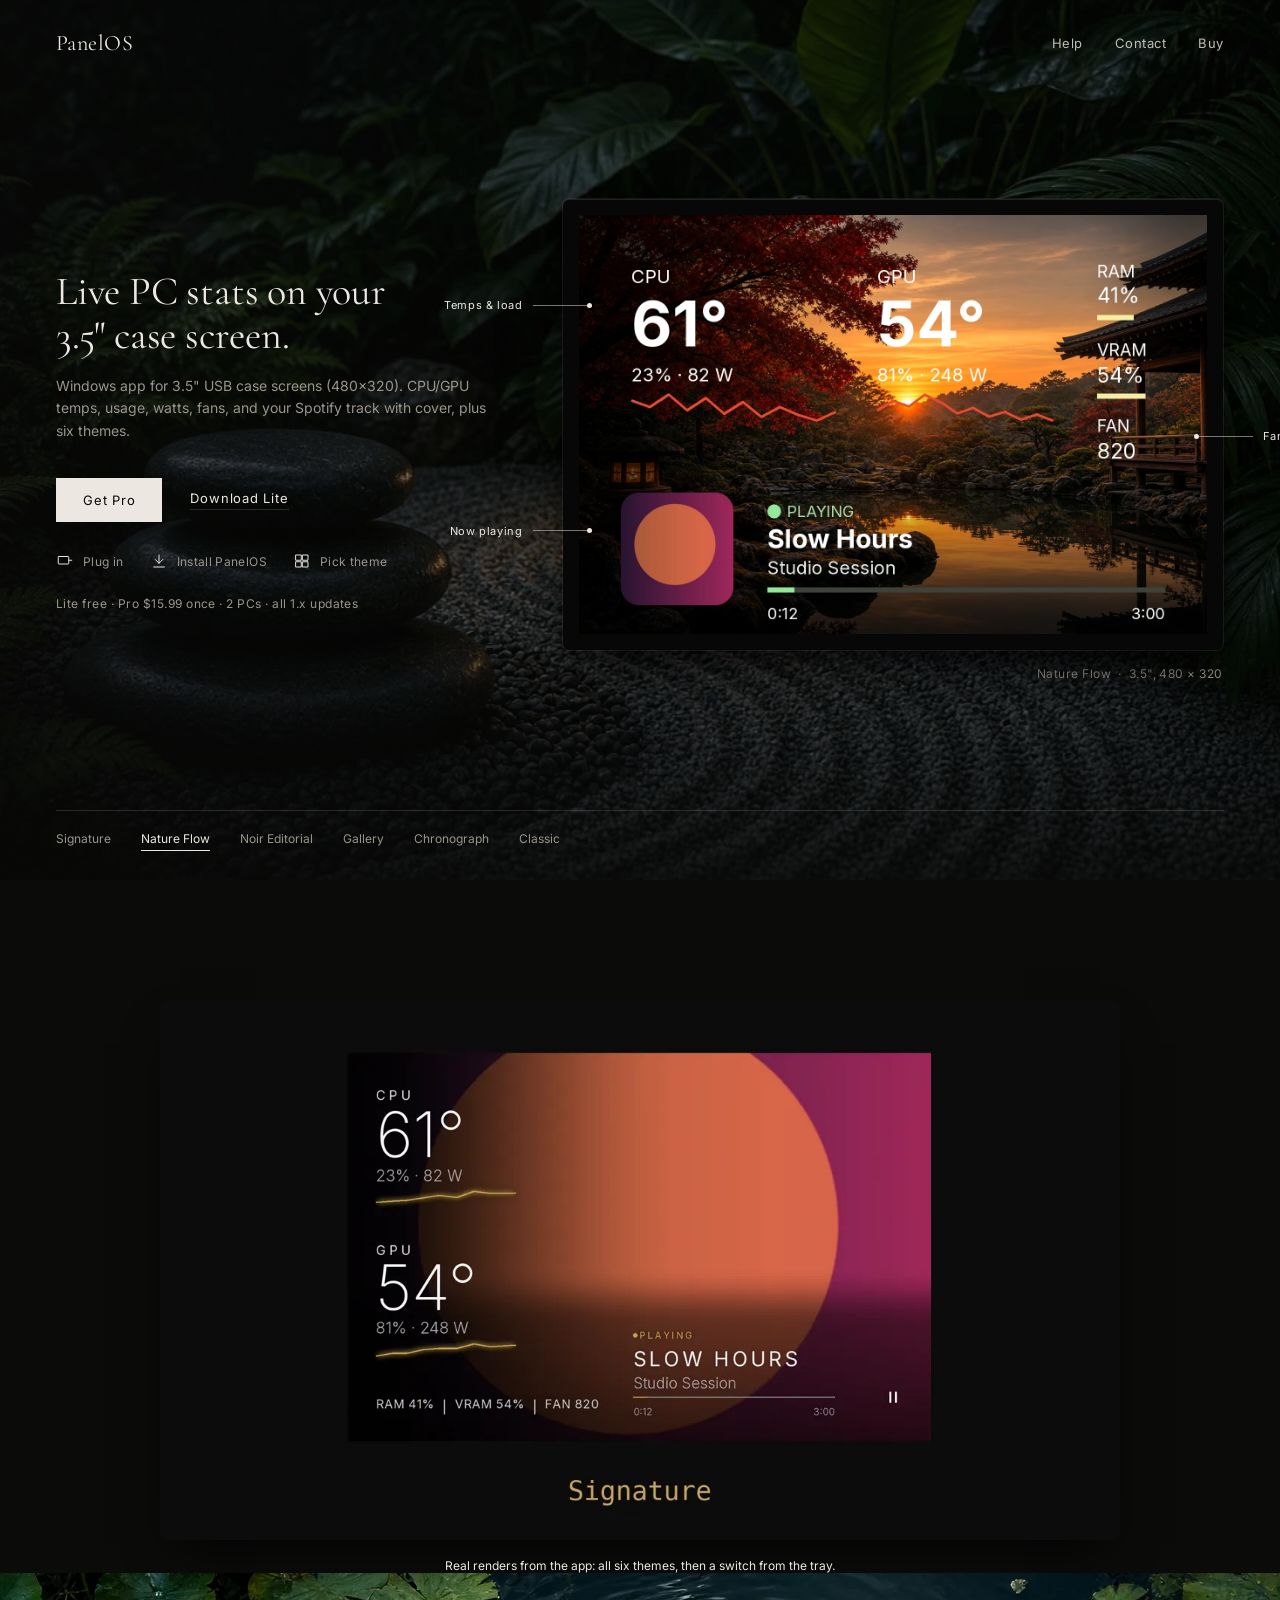
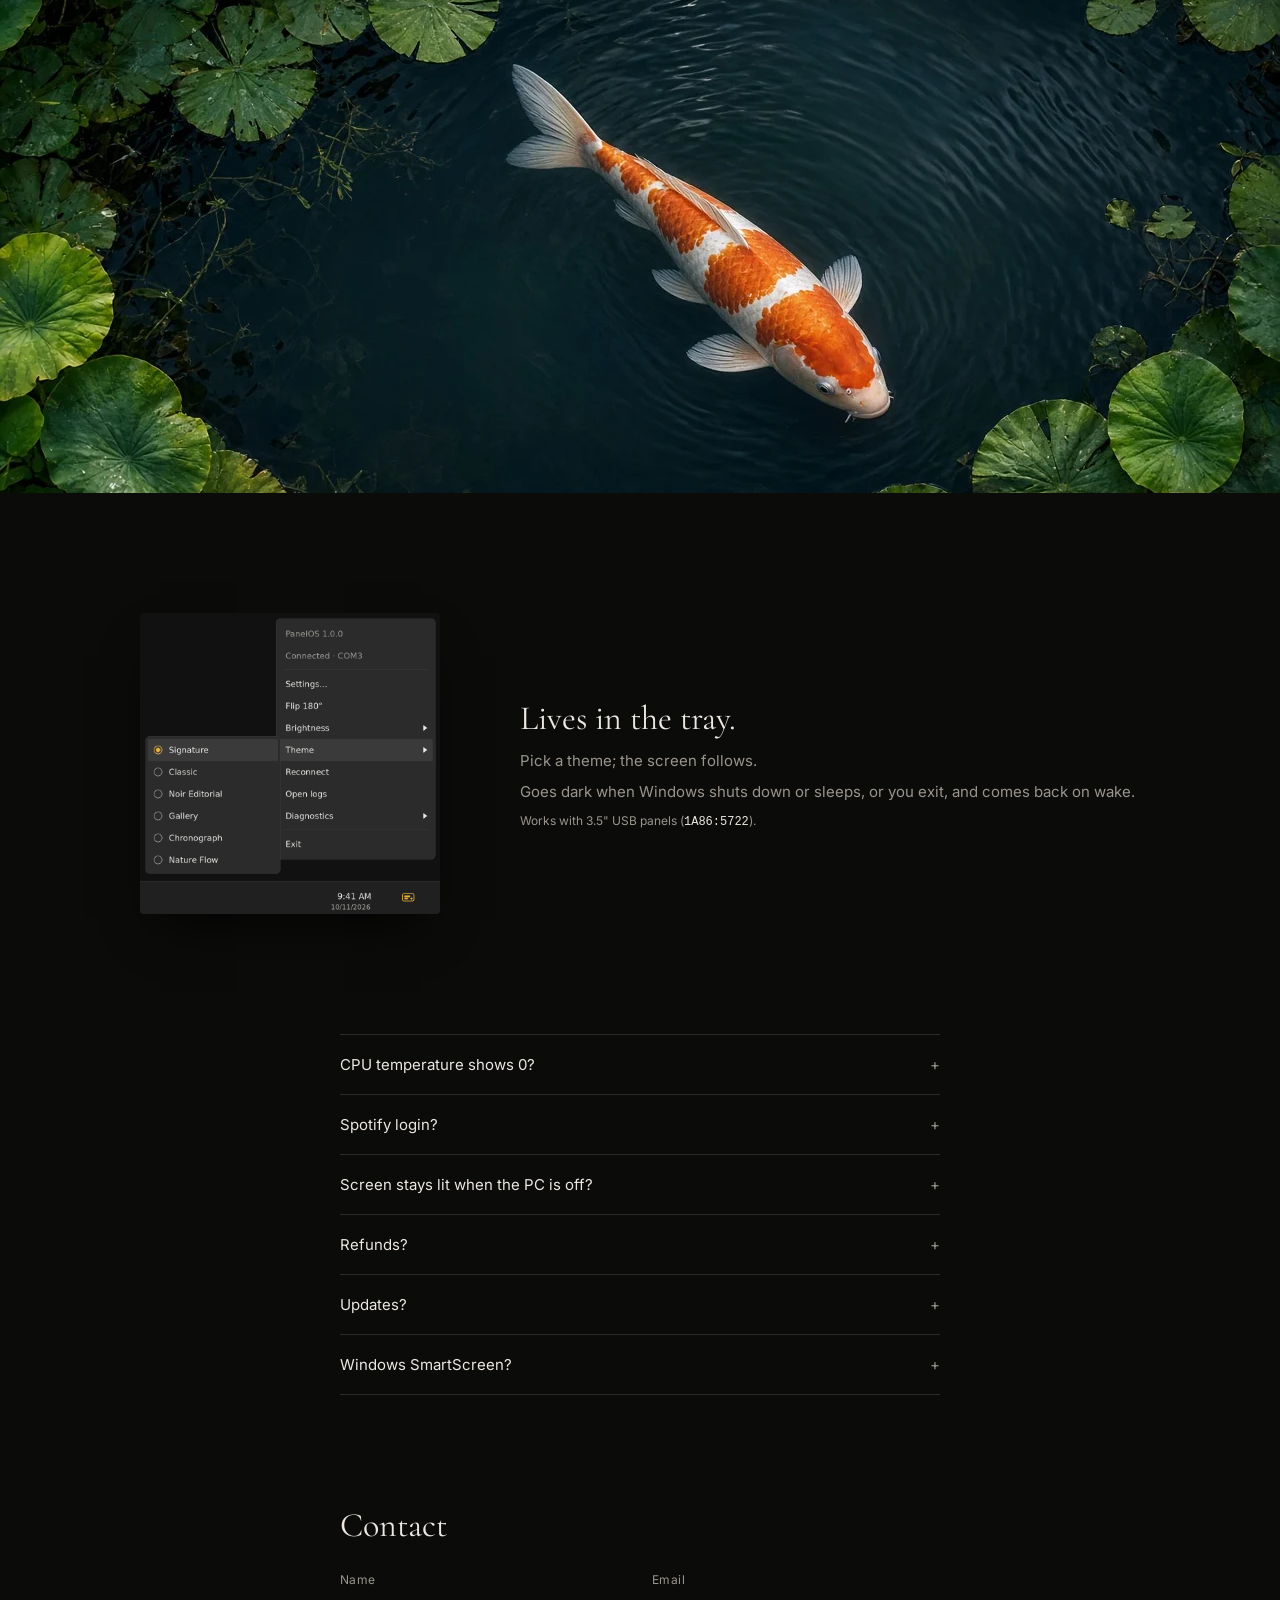
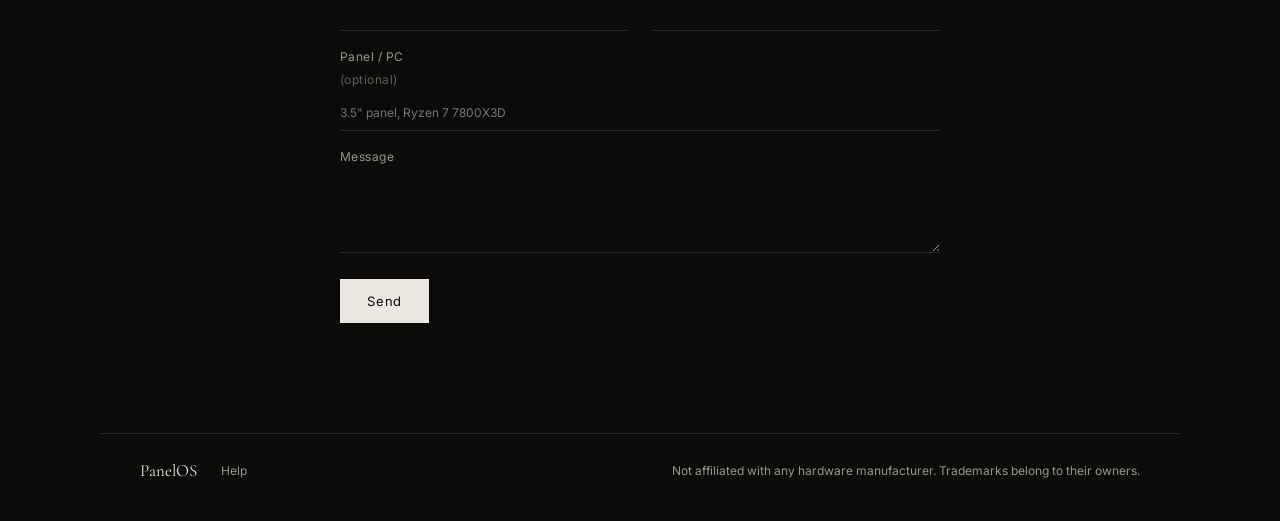
==== index.html @ fdc99f1b "Help: add What's new page with release notes; version info in structured data" ====
<!DOCTYPE html>
<html lang="en">
<head>
  <meta charset="utf-8" />
  <meta name="viewport" content="width=device-width, initial-scale=1" />
  <title>PanelOS: a better face for that little USB screen</title>
  <meta name="description" content="Software for 3.5-inch USB PC screens: temperatures, watts and what is playing on Spotify, in six themes." />
  <meta property="og:title" content="PanelOS" />
  <meta property="og:description" content="Software for 3.5-inch USB PC screens: temperatures, watts and what is playing on Spotify, in six themes." />
  <meta property="og:type" content="website" />
  <meta property="og:image" content="https://emirmrkaljevic.github.io/panelos-site/assets/theme_signature_landscape_3x.png" />
  <meta property="og:url" content="https://emirmrkaljevic.github.io/panelos-site/" />
  <meta name="twitter:card" content="summary_large_image" />
  <meta name="twitter:title" content="PanelOS: software for 3.5-inch USB PC screens" />
  <meta name="twitter:image" content="https://emirmrkaljevic.github.io/panelos-site/assets/theme_signature_landscape_3x.png" />
  <script type="application/ld+json">
  {"@context":"https://schema.org","@type":"SoftwareApplication","name":"PanelOS","operatingSystem":"Windows 10, Windows 11","applicationCategory":"UtilitiesApplication","softwareVersion":"1.1.0","downloadUrl":"https://github.com/emirmrkaljevic/panelos-site/releases/latest/download/PanelOS-Setup.exe","releaseNotes":"https://emirmrkaljevic.github.io/panelos-site/help/whats-new.html","description":"Software for 3.5-inch USB PC sensor screens: CPU/GPU temperatures, watts, fans and Spotify now-playing, in six themes.","url":"https://emirmrkaljevic.github.io/panelos-site/","image":"https://emirmrkaljevic.github.io/panelos-site/assets/theme_signature_landscape_3x.png","offers":[{"@type":"Offer","name":"Lite","price":"0","priceCurrency":"USD"},{"@type":"Offer","name":"Pro","price":"15.99","priceCurrency":"USD"}]}
  </script>
  <link rel="canonical" href="https://emirmrkaljevic.github.io/panelos-site/" />
  <meta name="theme-color" content="#050505" />
  <link rel="stylesheet" href="home.css?v=20261015e" />
  <link rel="preconnect" href="https://fonts.googleapis.com" />
  <link href="https://fonts.googleapis.com/css2?family=Cormorant+Garamond:wght@400;500&family=Inter:wght@400;500&display=swap" rel="stylesheet" />
</head>
<body>
<header class="top">
  <a class="name" href="#" data-site="name">PanelOS</a>
  <nav><a href="help/">Help</a><a href="#contact">Contact</a><a data-site="buyUrl" href="https://emirmk.gumroad.com/l/vmhopx">Buy</a></nav>
</header>
<main>
  <section class="hero" id="buy">
    <div class="hero-bg" aria-hidden="true"></div>
    <div class="hero-copy">
      <h1>Live PC stats on your<br />3.5&quot; case screen.</h1>
      <p class="sub">Windows app for 3.5&quot; USB case screens (480×320). CPU/GPU temps, usage, watts, fans, and your Spotify track with cover, plus six themes.</p>
      <p class="buttons">
        <a class="btn btn-buy" data-site="buyUrl" href="https://emirmk.gumroad.com/l/vmhopx">Get Pro</a>
        <a class="link" data-site="liteUrl" href="#">Download Lite</a>
      </p>
      <ol class="steps">
        <li><svg viewBox="0 0 24 24"><rect x="3" y="6" width="14" height="10" rx="1"/><path d="M17 11h4"/></svg>Plug in</li>
        <li><svg viewBox="0 0 24 24"><path d="M12 4v11M7 10l5 5 5-5M5 20h14"/></svg>Install PanelOS</li>
        <li><svg viewBox="0 0 24 24"><rect x="4" y="4" width="7" height="7"/><rect x="13" y="4" width="7" height="7"/><rect x="4" y="13" width="7" height="7"/><rect x="13" y="13" width="7" height="7"/></svg>Pick theme</li>
      </ol>
      <p class="price">Lite free · Pro <span data-site="price">$15.99</span> once · 2 PCs · all 1.x updates</p>
    </div>
    <figure class="panel">
      <div class="bezel"><span class="co co-l" style="top:22%">Temps &amp; load</span><span class="co co-l" style="top:72%">Now playing</span><span class="co co-r" style="top:51%">Fans</span><img id="theme-frame" src="assets/theme_nature_landscape_3x.webp" width="1440" height="960" alt="The Nature Flow theme on a 3.5-inch screen" /></div>
      <figcaption><span id="theme-name">Nature Flow</span> &nbsp;·&nbsp; 3.5&quot;, 480 × 320</figcaption>
    </figure>
    <nav class="themes" id="themes" aria-label="Themes">
      <button class="tile" data-theme="signature"><span>Signature</span></button>
      <button class="tile is-on" data-theme="nature"><span>Nature Flow</span></button>
      <button class="tile" data-theme="noir"><span>Noir Editorial</span></button>
      <button class="tile" data-theme="gallery"><span>Gallery</span></button>
      <button class="tile" data-theme="chronograph"><span>Chronograph</span></button>
      <button class="tile" data-theme="classic"><span>Classic</span></button>
    </nav>
  </section>

  <section class="cycle wrap" aria-label="All six themes">
    <video src="assets/theme_cycle_720.mp4" poster="assets/theme_cycle_poster.webp" width="1280" height="720" autoplay muted loop playsinline preload="metadata" aria-label="PanelOS cycling through its six themes, then switching theme from the tray"></video>
    <p class="fine">Real renders from the app: all six themes, then a switch from the tray.</p>
  </section>

  <section class="still" aria-hidden="true"><img src="assets/wp_koi_pond.webp" alt="" loading="lazy" /></section>

  <section class="tray wrap">
    <img src="assets/tray_theme_menu_2x.png" width="437" height="438" alt="The PanelOS tray menu with the Theme submenu open" />
    <div><h2>Lives in the tray.</h2><p>Pick a theme; the screen follows.</p><p>Goes dark when Windows shuts down or sleeps, or you exit, and comes back on wake.</p><p class="fine">Works with 3.5&quot; USB panels (<code>1A86:5722</code>).</p></div>
  </section>
  <section id="faq" class="faq wrap">
    <details><summary>CPU temperature shows 0?</summary><p>It needs admin rights (set once by the installer), and some PCs also need a sensor driver.</p></details>
    <details><summary>Spotify login?</summary><p>None; it reads the current song from Windows, so just keep Spotify open.</p></details>
    <details><summary>Screen stays lit when the PC is off?</summary><p>Many boards keep USB powered after shutdown. PanelOS turns the screen dark at shutdown, sleep and Exit, and back on when Windows wakes. Settings → Behavior → Turn screen off when PC shuts down or sleeps.</p></details>
    <details><summary>Refunds?</summary><p>Only if it doesn't work with your panel and we can't fix it within 7 days; use the form first.</p></details>
    <details><summary>Updates?</summary><p>Run the new installer over the old one; Pro gets every 1.x update.</p></details>
    <details><summary>Windows SmartScreen?</summary><p>Unsigned installer for now. Choose More info → Run anyway if Windows warns; the file is the same one from this site.</p></details>
  </section>
  <section id="contact" class="contact wrap">
    <h2>Contact</h2>
    <form id="contact-form" novalidate>
      <input type="hidden" name="access_key" id="cf-key" />
      <input type="hidden" name="subject" value="PanelOS contact form" />
      <input type="hidden" name="from_name" value="PanelOS site" />
      <div class="hp" aria-hidden="true">
        <label>Leave this empty <input type="text" name="botcheck" tabindex="-1" autocomplete="off" /></label>
      </div>
      <div class="two">
        <label>Name <input type="text" name="name" required autocomplete="name" /></label>
        <label>Email <input type="email" name="email" required autocomplete="email" /></label>
      </div>
      <label>Panel / PC <span class="opt">(optional)</span>
        <input type="text" name="setup" placeholder="3.5&quot; panel, Ryzen 7 7800X3D" /></label>
      <label>Message <textarea name="message" rows="4" required></textarea></label>
      <p class="form-row">
        <button type="submit" class="btn btn-buy">Send</button>
        <span class="status" id="cf-status" role="status" aria-live="polite"></span>
      </p>
    </form>
  </section>
</main>
<footer class="foot wrap"><span>PanelOS</span><a href="help/">Help</a><p class="legal">Not affiliated with any hardware manufacturer. Trademarks belong to their owners.</p></footer>
<script src="config.js?v=20261019"></script>
<script src="main.js?v=20261019"></script>
</body>
</html>
---- home.css ----
:root{--bg:#0b0b0a;--ink:#ece8e1;--mute:#9a958c;--line:rgba(236,232,225,.14);font-family:Inter,system-ui,sans-serif}
*{box-sizing:border-box;margin:0}
body{background:var(--bg);color:var(--ink);-webkit-font-smoothing:antialiased;font-size:15px}
a{color:inherit;text-decoration:none}
.wrap{max-width:1080px;margin:0 auto;padding:0 40px}
.top{position:absolute;inset:0 0 auto;z-index:5;display:flex;justify-content:space-between;align-items:center;padding:30px 56px;font-size:13px;letter-spacing:.04em}
.name{font-family:'Cormorant Garamond',serif;font-size:22px;letter-spacing:.02em}
.top nav{display:flex;gap:32px;color:rgba(236,232,225,.8)}
.top nav a:hover{color:#fff}
.hero{position:relative;min-height:880px;display:grid;grid-template-columns:minmax(300px,.8fr) 1.2fr;grid-template-rows:1fr auto;align-items:center;padding:110px 56px 34px;gap:40px 64px;overflow:hidden}
.hero-bg{position:absolute;inset:0;z-index:-1;background:url(assets/wp_zen_stones.webp) center/cover}
.hero-bg::after{content:"";position:absolute;inset:0;background:linear-gradient(90deg,rgba(8,8,7,.82) 0%,rgba(8,8,7,.45) 45%,rgba(8,8,7,.3) 100%),linear-gradient(0deg,rgba(8,8,7,.7),transparent 30%)}
h1{font-family:'Cormorant Garamond',serif;font-weight:400;font-size:46px;line-height:1.08;letter-spacing:-.005em}
.sub{color:var(--mute);margin-top:18px}
.buttons{display:flex;gap:28px;align-items:center;margin-top:36px}
.btn{display:inline-block;padding:13px 26px;font-size:13px;letter-spacing:.06em;border:1px solid var(--ink);transition:.2s;font-family:inherit;cursor:pointer;background:none;color:var(--ink)}
.btn-buy{background:var(--ink);color:#0b0b0a}
.btn-buy:hover{background:#fff}
.link{font-size:13px;letter-spacing:.06em;border-bottom:1px solid var(--line);padding-bottom:3px}
.link:hover{border-color:var(--ink)}
.price{margin-top:40px;font-size:12px;color:var(--mute);letter-spacing:.04em}
.panel{justify-self:center;width:100%;max-width:660px}
.bezel{background:#070707;padding:16px 16px;border-radius:6px;box-shadow:0 0 0 1px rgba(255,255,255,.07),0 1px 0 rgba(255,255,255,.1) inset,0 30px 60px -20px rgba(0,0,0,.8),0 8px 18px rgba(0,0,0,.45)}
.bezel img{display:block;width:100%;height:auto;transition:opacity .25s}
.bezel img.swap{opacity:0}
figcaption{margin-top:16px;font-size:12px;color:var(--mute);letter-spacing:.04em;text-align:right}
.themes{grid-column:1/-1;display:flex;gap:30px;border-top:1px solid var(--line);padding-top:20px;font-size:12px;letter-spacing:.06em}
.tile{background:none;border:0;color:var(--mute);font:inherit;cursor:pointer;padding:0;transition:color .2s}
.tile:hover,.tile.is-on{color:var(--ink)}
.tile.is-on span{border-bottom:1px solid var(--ink);padding-bottom:4px}
.still{height:520px;overflow:hidden}
.still img{width:100%;height:100%;object-fit:cover;display:block}
.cycle{margin-top:120px;text-align:center}.cycle video{width:100%;max-width:960px;height:auto;border-radius:6px;box-shadow:0 24px 50px -20px rgba(0,0,0,.9);background:#0c0c0c}.cycle .fine{margin-top:14px}
.tray{display:flex;align-items:center;gap:80px;margin-top:120px}
.tray img{width:300px;height:auto;border-radius:4px;box-shadow:0 24px 50px -20px rgba(0,0,0,.9)}
.tray h2,.contact h2{font-family:'Cormorant Garamond',serif;font-weight:400;font-size:34px}
.tray p{color:var(--mute);margin-top:12px}
.fine{font-size:12px!important}
code{color:var(--ink);font-size:12px}
.faq{max-width:680px;margin-top:120px}
.faq details{border-top:1px solid var(--line);padding:20px 0}
.faq details:last-child{border-bottom:1px solid var(--line)}
.faq summary{cursor:pointer;list-style:none;display:flex;justify-content:space-between}
.faq summary::-webkit-details-marker{display:none}
.faq summary::after{content:"+";color:var(--mute)}
.faq details[open] summary::after{content:"−"}
.faq p{color:var(--mute);margin-top:10px;line-height:1.6}
.contact{max-width:680px;margin-top:110px}
.contact h2{margin-bottom:26px}
.contact form{display:grid;gap:18px}
.contact label{display:grid;gap:8px;font-size:12px;color:var(--mute);letter-spacing:.04em}
.contact input,.contact textarea{background:transparent;border:0;border-bottom:1px solid var(--line);padding:10px 0;color:var(--ink);font:inherit}
.contact input:focus,.contact textarea:focus{outline:none;border-color:var(--ink)}
.two{display:grid;grid-template-columns:1fr 1fr;gap:24px}
.opt{opacity:.6}.hp{position:absolute;left:-9999px}
.form-row{display:flex;align-items:center;gap:16px;margin-top:8px}
.status.ok{color:#9fc9a4}.status.err{color:#e0a08f}
.foot{display:flex;gap:24px;align-items:center;margin-top:110px;padding-top:26px;padding-bottom:40px;border-top:1px solid var(--line);color:var(--mute);font-size:12px}
.foot span{color:var(--ink);font-family:'Cormorant Garamond',serif;font-size:17px}
.legal{margin-left:auto}
@media(max-width:900px){
 .top{padding:22px 22px}.top nav{gap:20px}
 .hero{grid-template-columns:1fr;padding:84px 22px 26px;gap:34px;min-height:0}
 .hero-bg::after{background:linear-gradient(0deg,rgba(8,8,7,.85),rgba(8,8,7,.45))}
 h1{font-size:36px}
 .bezel{padding:9px}
 .themes{flex-wrap:wrap;gap:14px 22px}
 .still{height:280px}
 .wrap{padding:0 22px}
 .tray{flex-direction:column;align-items:flex-start;gap:28px;margin-top:80px}.tray img{width:78%}
 .two{grid-template-columns:1fr}
 .foot{flex-wrap:wrap}.legal{margin-left:0;width:100%}
}
h1{font-size:40px;line-height:1.1}
.hero-copy{max-width:470px}
.sub{line-height:1.6;font-size:14px}
.steps{list-style:none;padding:0;display:flex;gap:26px;margin-top:30px;font-size:12px;color:var(--mute);letter-spacing:.03em;counter-reset:s}
.steps li{display:flex;align-items:center;gap:9px}
.steps svg{width:18px;height:18px;fill:none;stroke:var(--ink);stroke-width:1.3;stroke-linecap:round;stroke-linejoin:round}
.price{margin-top:26px}
@media(max-width:900px){
 h1{font-size:30px}
 .steps{gap:16px;flex-wrap:wrap}

 body{overflow-x:hidden}
}
.bezel{position:relative}
.co{position:absolute;font-size:11px;letter-spacing:.06em;color:var(--ink);white-space:nowrap;display:flex;align-items:center;gap:10px;pointer-events:none}
.co::after{content:"";width:56px;height:1px;background:rgba(236,232,225,.5)}
.co::before{content:"";position:absolute;width:5px;height:5px;border-radius:50%;background:var(--ink)}
.co-l{right:calc(100% - 26px)}.co-l::before{right:-3px}
.co-r{left:calc(100% - 26px);flex-direction:row-reverse}.co-r::before{left:-3px}
@media(max-width:1180px){.co{display:none}}
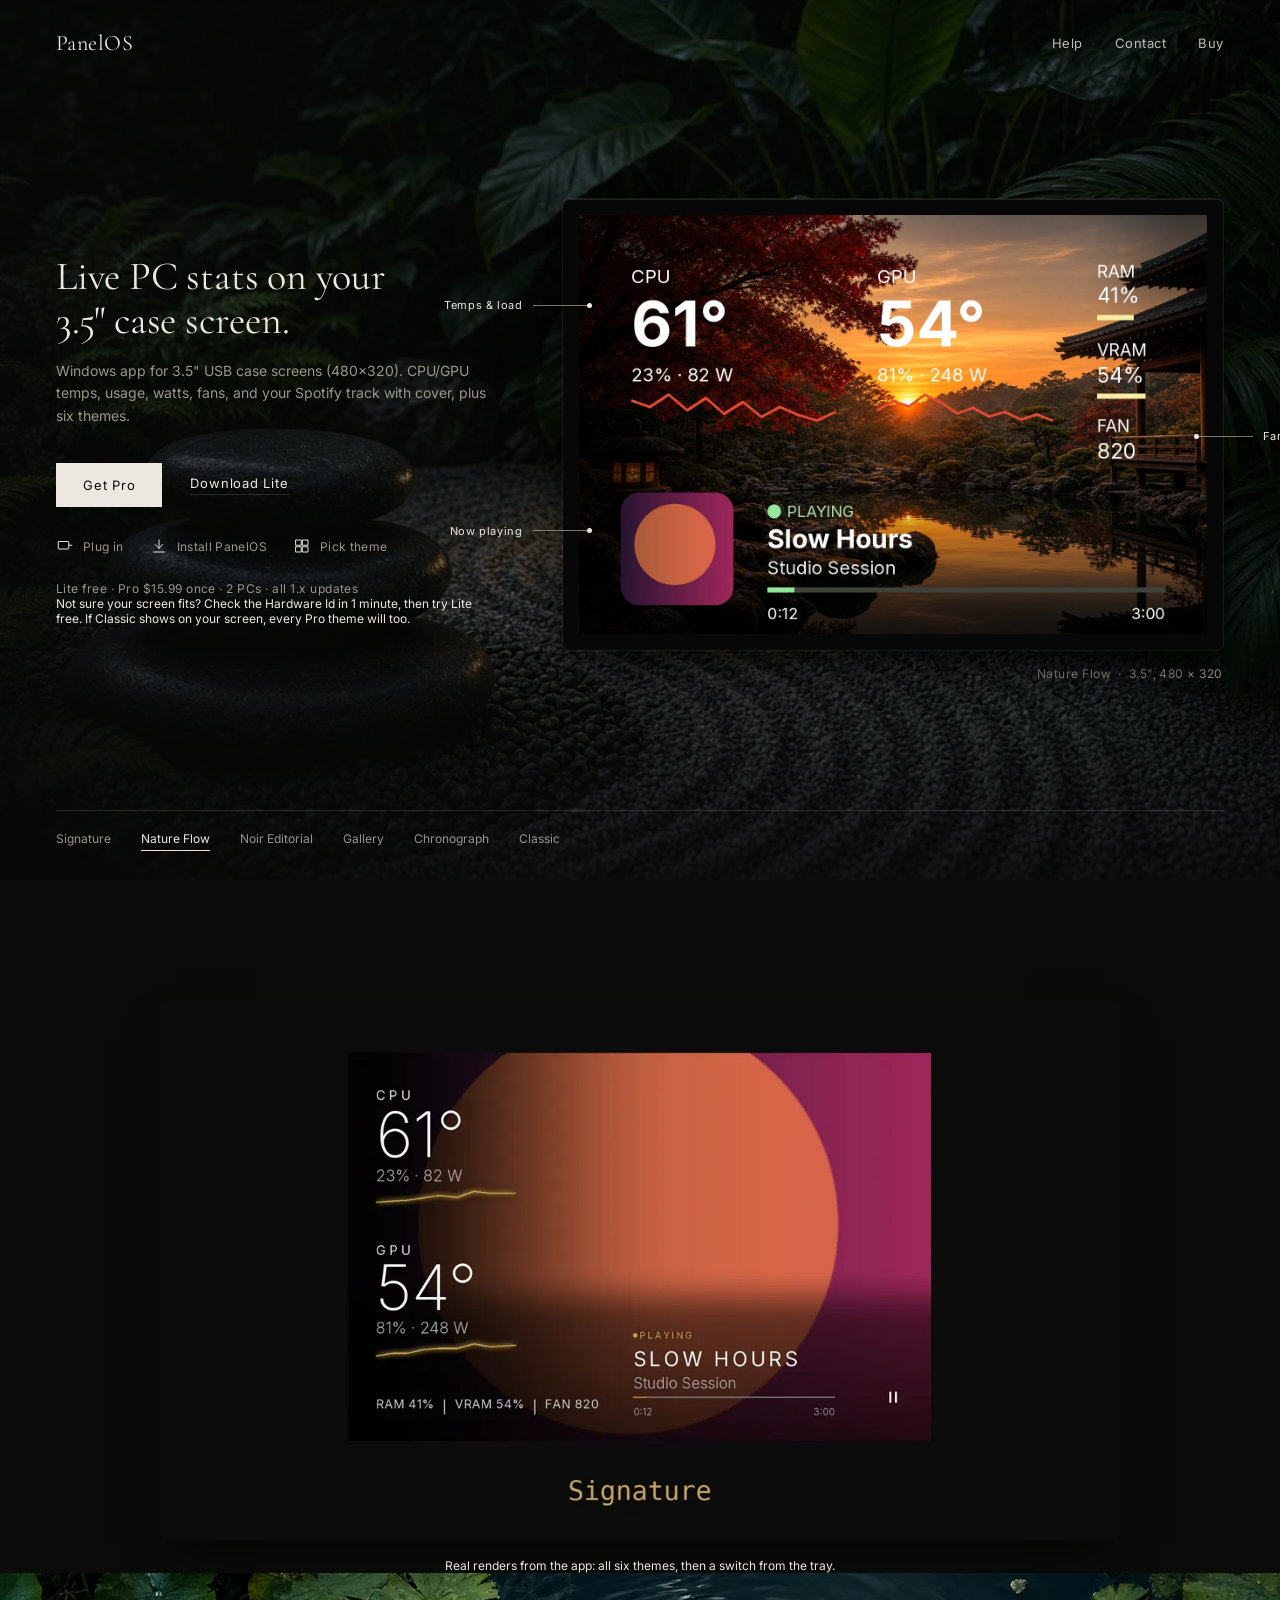
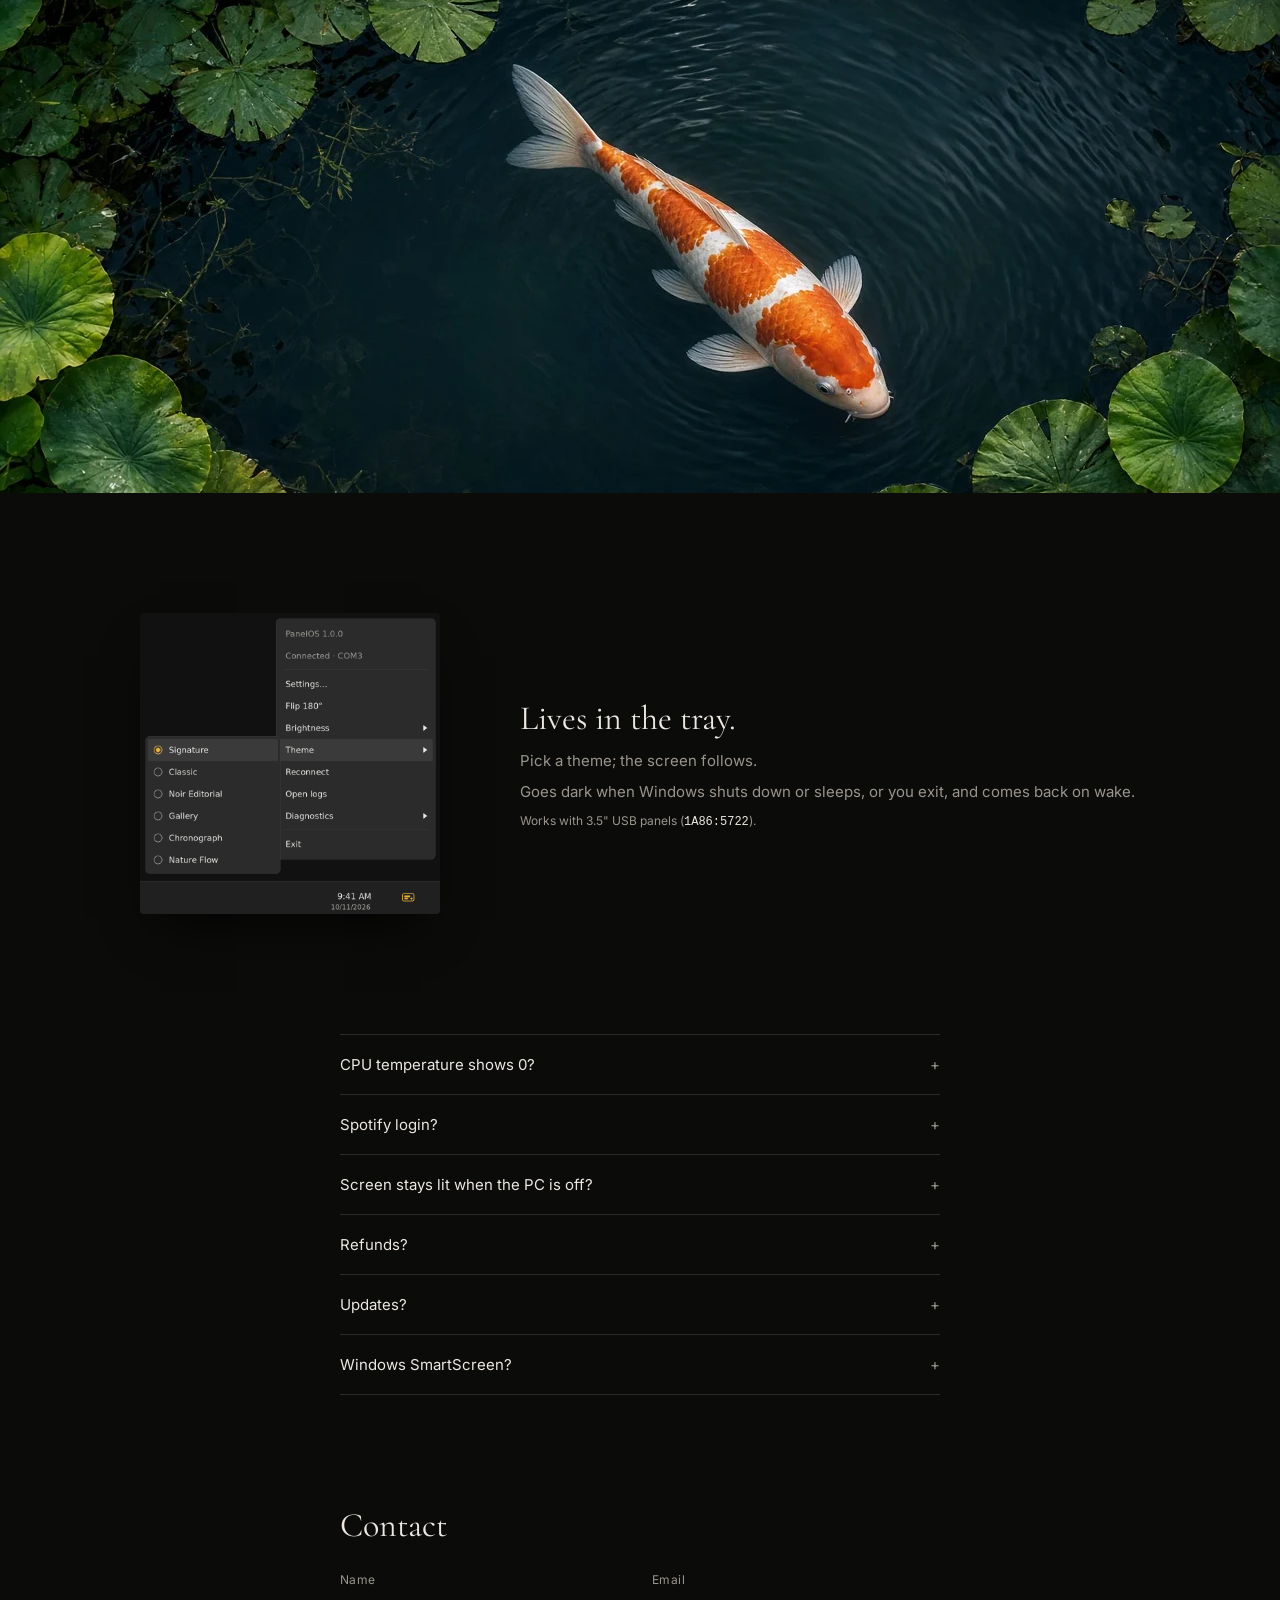
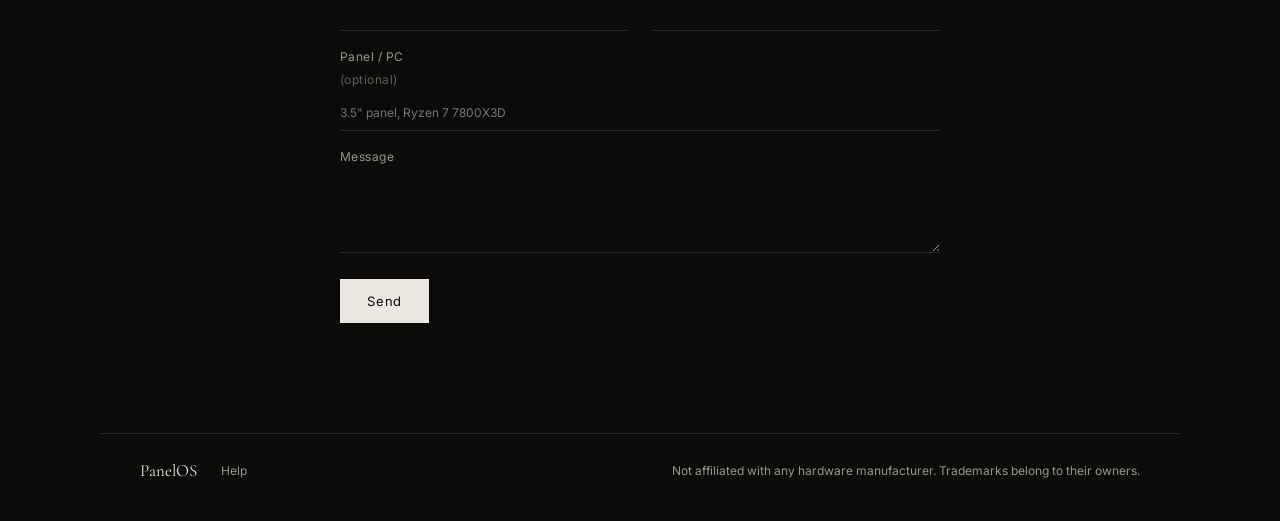
==== commit e9cbbb9d: "Home: compatibility check and try-Lite-first note under the price" ====
--- a/index.html
+++ b/index.html
@@ -43,6 +43,7 @@
         <li><svg viewBox="0 0 24 24"><rect x="4" y="4" width="7" height="7"/><rect x="13" y="4" width="7" height="7"/><rect x="4" y="13" width="7" height="7"/><rect x="13" y="13" width="7" height="7"/></svg>Pick theme</li>
       </ol>
       <p class="price">Lite free · Pro <span data-site="price">$15.99</span> once · 2 PCs · all 1.x updates</p>
+      <p class="fine">Not sure your screen fits? <a href="help/compatible-screens.html">Check the Hardware Id in 1 minute</a>, then try Lite free. If Classic shows on your screen, every Pro theme will too.</p>
     </div>
     <figure class="panel">
       <div class="bezel"><span class="co co-l" style="top:22%">Temps &amp; load</span><span class="co co-l" style="top:72%">Now playing</span><span class="co co-r" style="top:51%">Fans</span><img id="theme-frame" src="assets/theme_nature_landscape_3x.webp" width="1440" height="960" alt="The Nature Flow theme on a 3.5-inch screen" /></div>
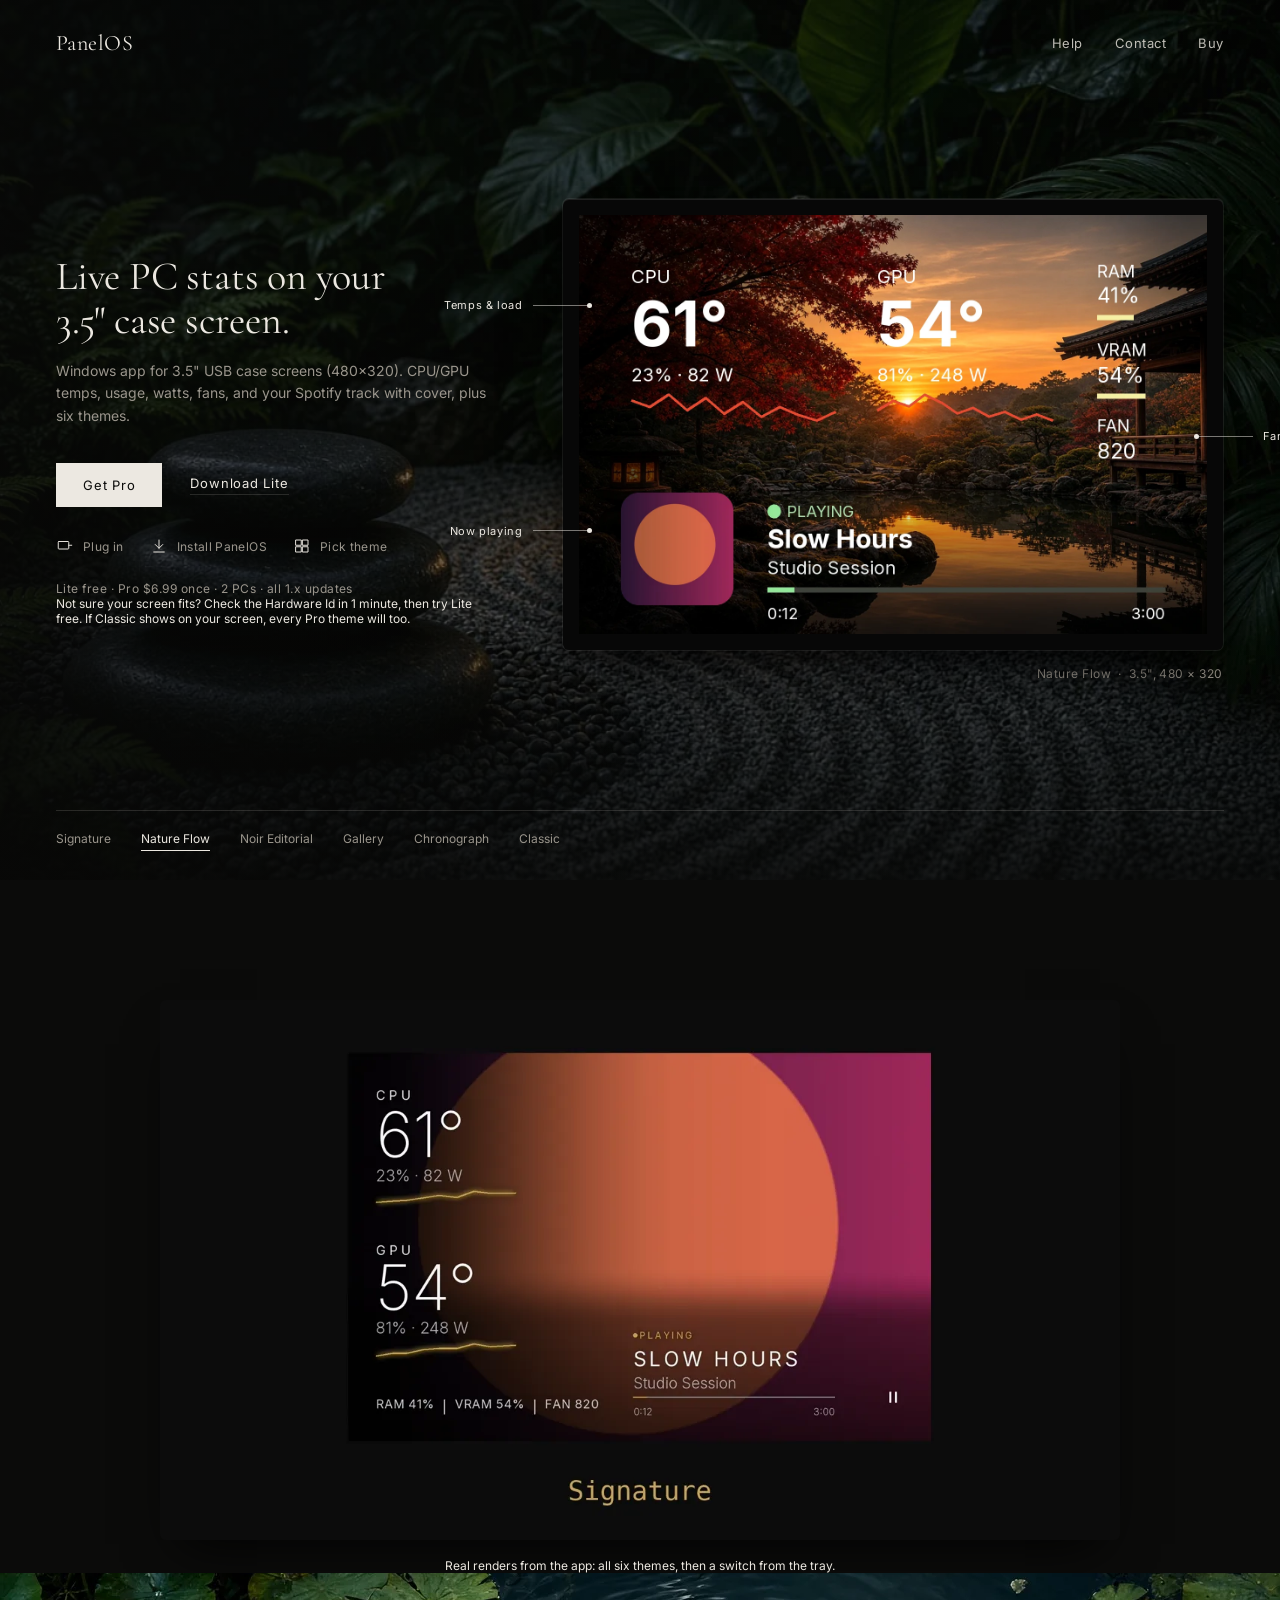
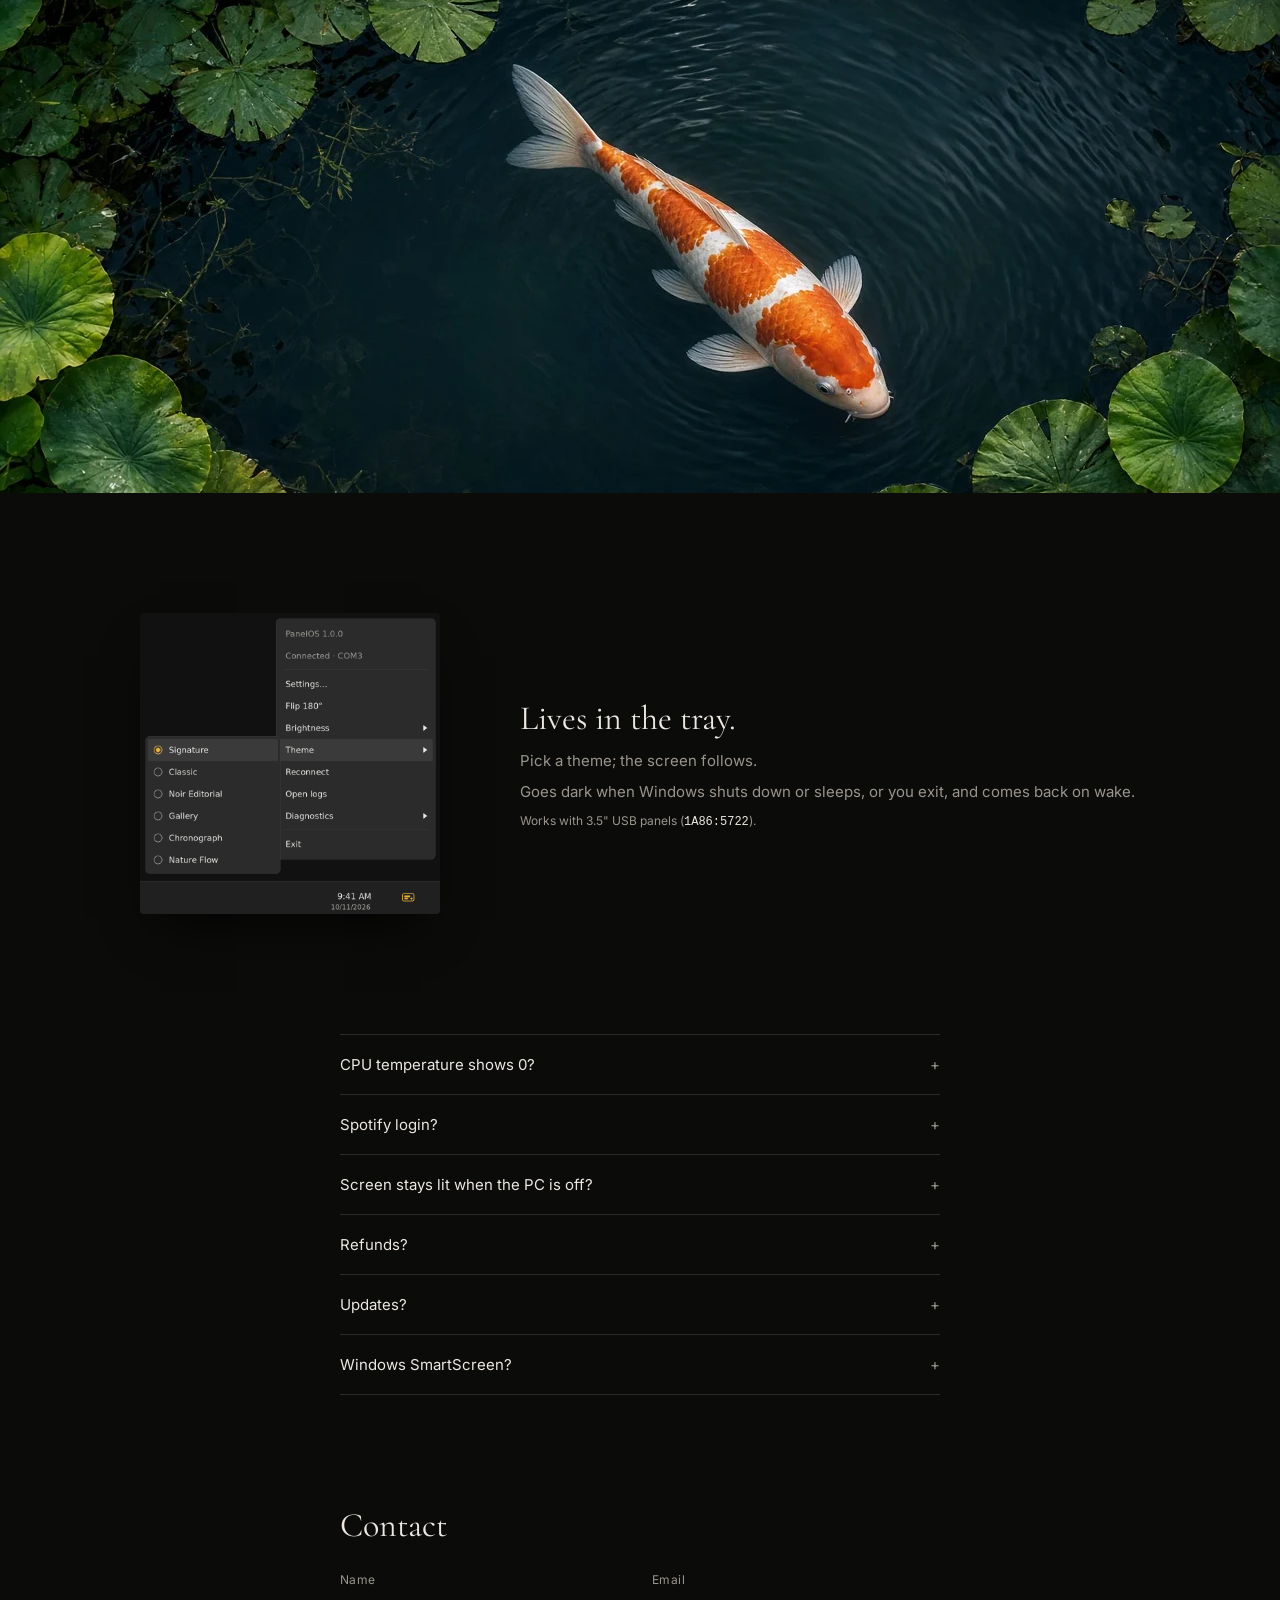
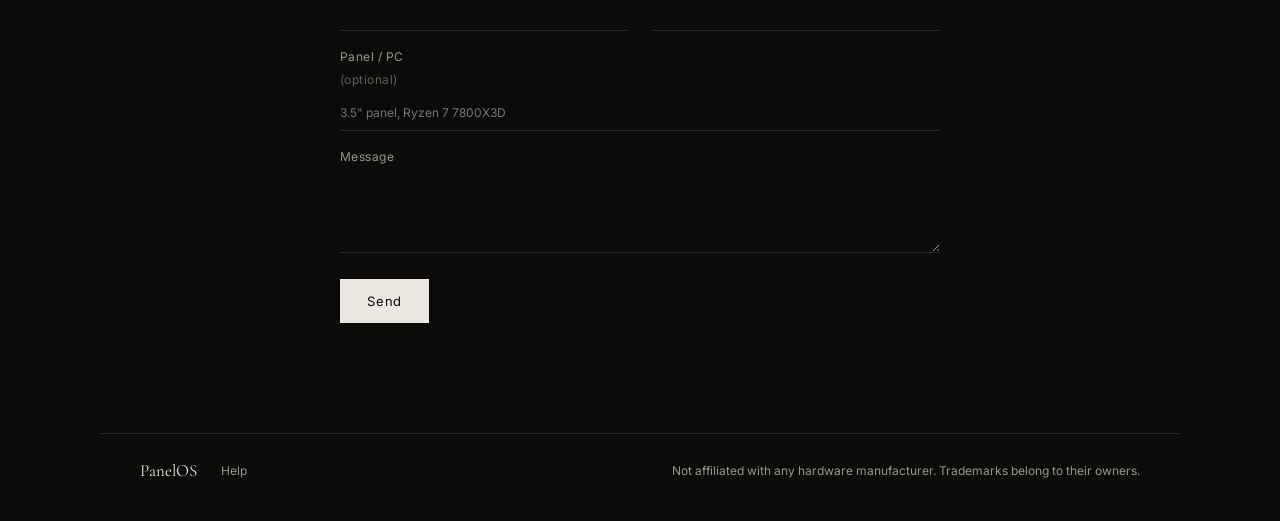
==== commit 22086cfe: "Lower PanelOS Pro price to $6.99" ====
--- a/index.html
+++ b/index.html
@@ -14,7 +14,7 @@
   <meta name="twitter:title" content="PanelOS: software for 3.5-inch USB PC screens" />
   <meta name="twitter:image" content="https://emirmrkaljevic.github.io/panelos-site/assets/theme_signature_landscape_3x.png" />
   <script type="application/ld+json">
-  {"@context":"https://schema.org","@type":"SoftwareApplication","name":"PanelOS","operatingSystem":"Windows 10, Windows 11","applicationCategory":"UtilitiesApplication","softwareVersion":"1.1.0","downloadUrl":"https://github.com/emirmrkaljevic/panelos-site/releases/latest/download/PanelOS-Setup.exe","releaseNotes":"https://emirmrkaljevic.github.io/panelos-site/help/whats-new.html","description":"Software for 3.5-inch USB PC sensor screens: CPU/GPU temperatures, watts, fans and Spotify now-playing, in six themes.","url":"https://emirmrkaljevic.github.io/panelos-site/","image":"https://emirmrkaljevic.github.io/panelos-site/assets/theme_signature_landscape_3x.png","offers":[{"@type":"Offer","name":"Lite","price":"0","priceCurrency":"USD"},{"@type":"Offer","name":"Pro","price":"15.99","priceCurrency":"USD"}]}
+  {"@context":"https://schema.org","@type":"SoftwareApplication","name":"PanelOS","operatingSystem":"Windows 10, Windows 11","applicationCategory":"UtilitiesApplication","softwareVersion":"1.1.0","downloadUrl":"https://github.com/emirmrkaljevic/panelos-site/releases/latest/download/PanelOS-Setup.exe","releaseNotes":"https://emirmrkaljevic.github.io/panelos-site/help/whats-new.html","description":"Software for 3.5-inch USB PC sensor screens: CPU/GPU temperatures, watts, fans and Spotify now-playing, in six themes.","url":"https://emirmrkaljevic.github.io/panelos-site/","image":"https://emirmrkaljevic.github.io/panelos-site/assets/theme_signature_landscape_3x.png","offers":[{"@type":"Offer","name":"Lite","price":"0","priceCurrency":"USD"},{"@type":"Offer","name":"Pro","price":"6.99","priceCurrency":"USD"}]}
   </script>
   <link rel="canonical" href="https://emirmrkaljevic.github.io/panelos-site/" />
   <meta name="theme-color" content="#050505" />
@@ -42,7 +42,7 @@
         <li><svg viewBox="0 0 24 24"><path d="M12 4v11M7 10l5 5 5-5M5 20h14"/></svg>Install PanelOS</li>
         <li><svg viewBox="0 0 24 24"><rect x="4" y="4" width="7" height="7"/><rect x="13" y="4" width="7" height="7"/><rect x="4" y="13" width="7" height="7"/><rect x="13" y="13" width="7" height="7"/></svg>Pick theme</li>
       </ol>
-      <p class="price">Lite free · Pro <span data-site="price">$15.99</span> once · 2 PCs · all 1.x updates</p>
+      <p class="price">Lite free · Pro <span data-site="price">$6.99</span> once · 2 PCs · all 1.x updates</p>
       <p class="fine">Not sure your screen fits? <a href="help/compatible-screens.html">Check the Hardware Id in 1 minute</a>, then try Lite free. If Classic shows on your screen, every Pro theme will too.</p>
     </div>
     <figure class="panel">
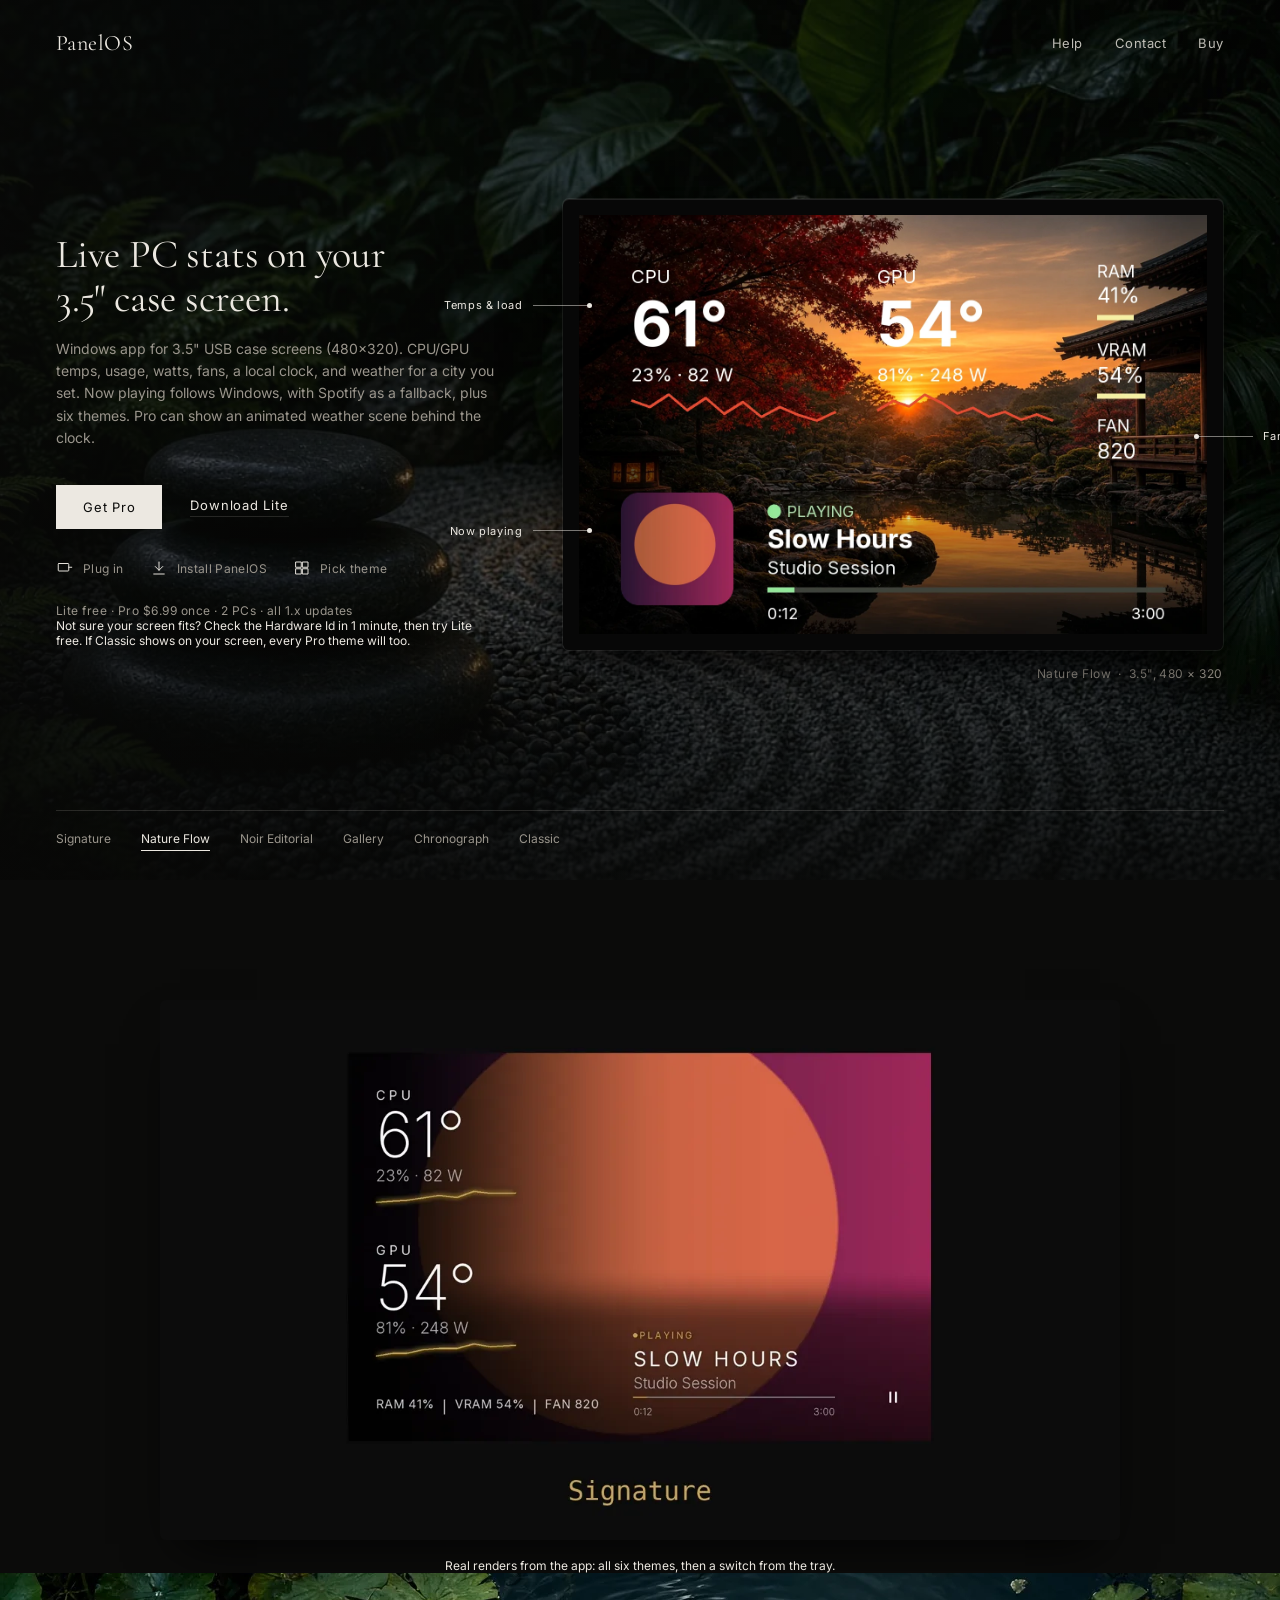
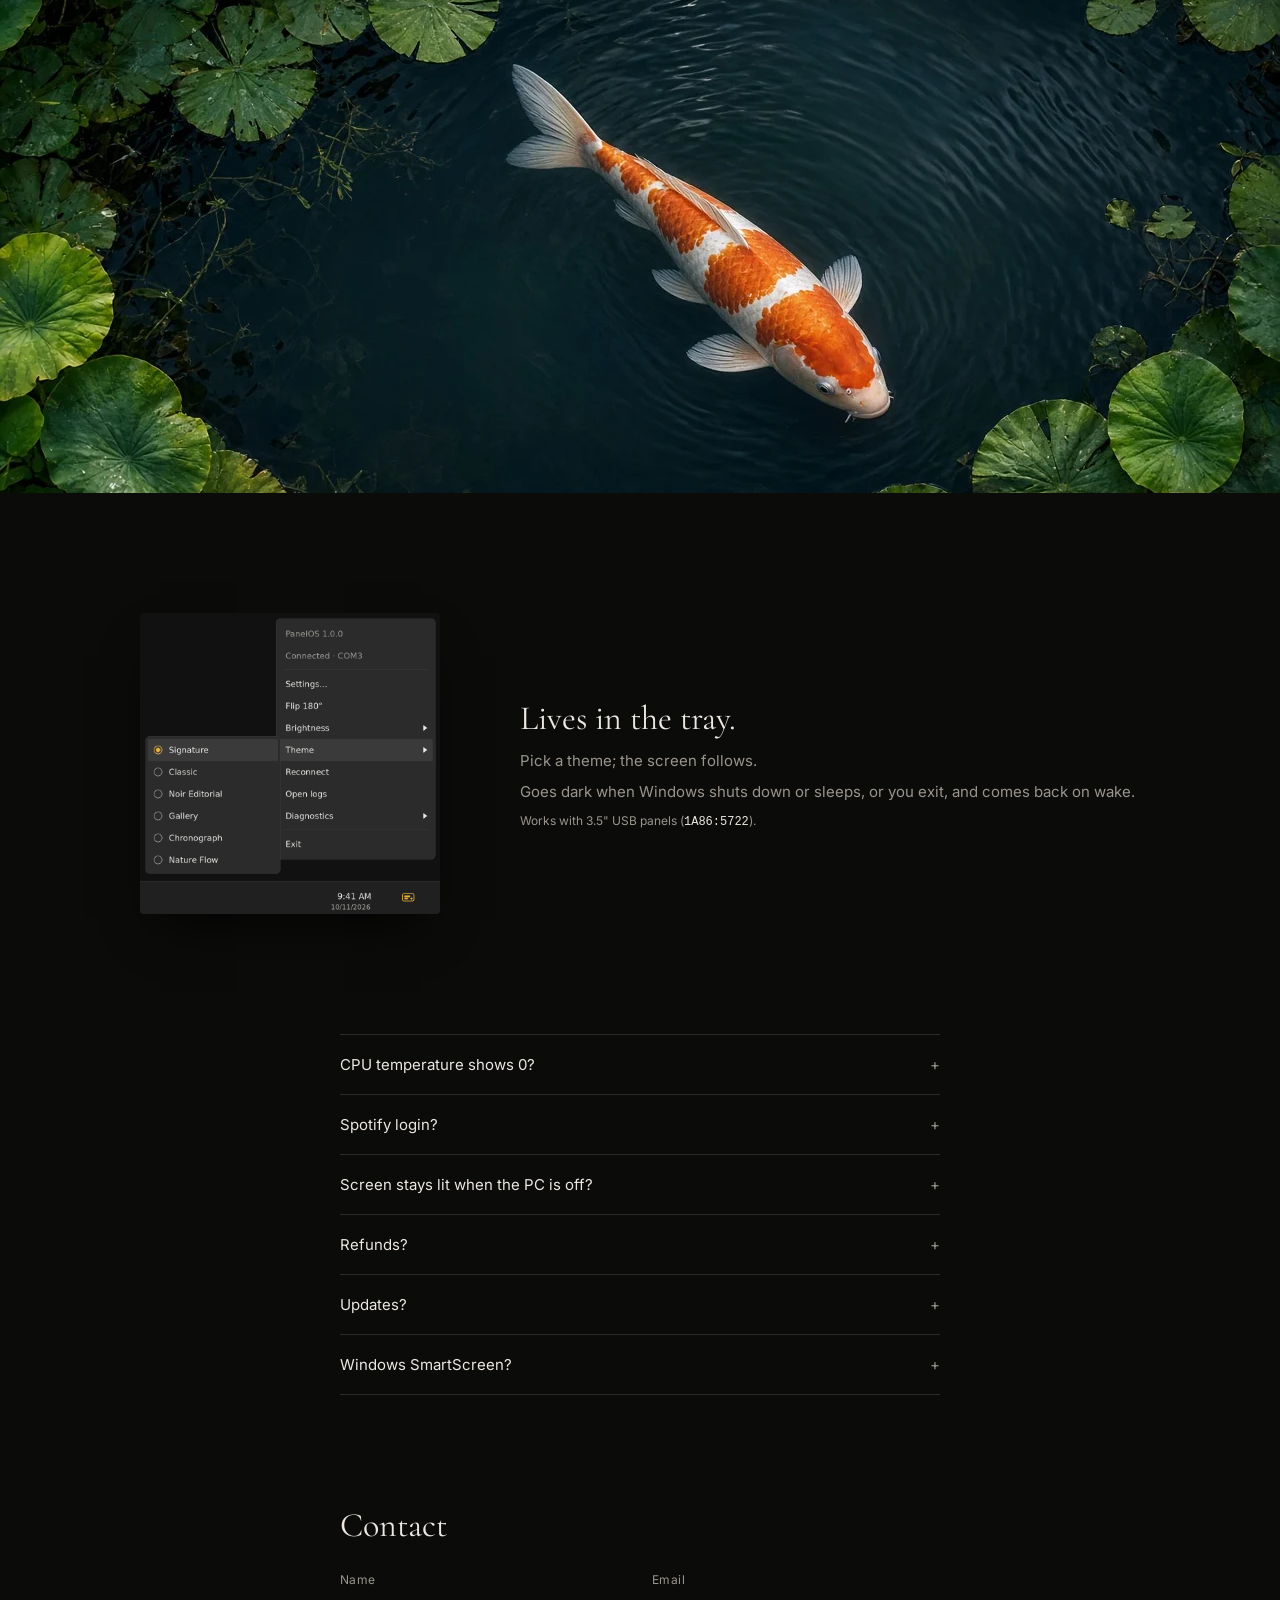
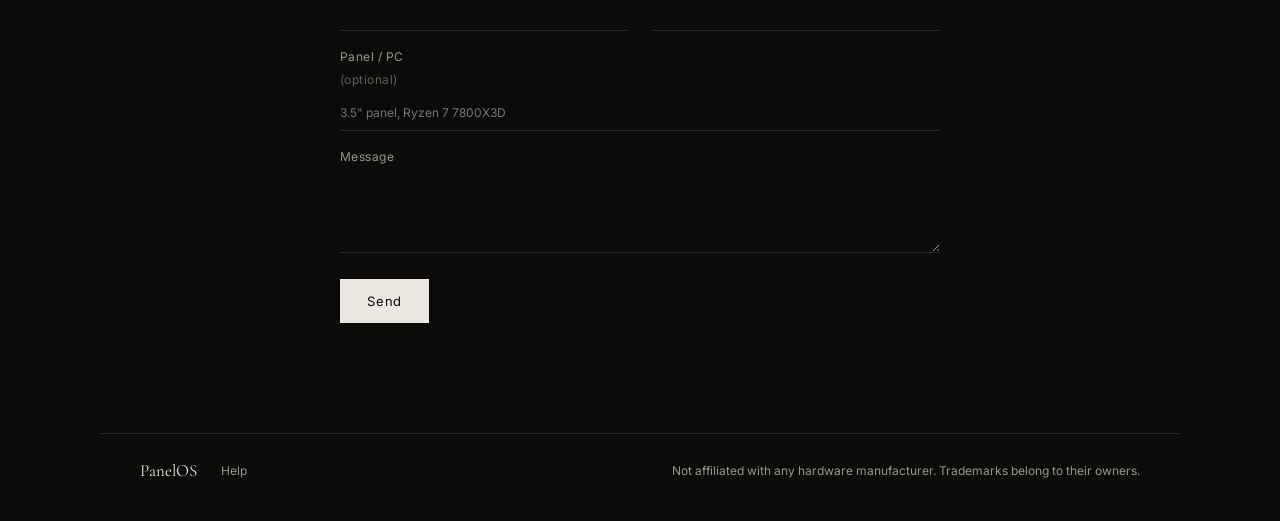
==== commit 1241ff13: "Describe clock, weather and Windows now playing through 1.3.4." ====
--- a/index.html
+++ b/index.html
@@ -4,9 +4,9 @@
   <meta charset="utf-8" />
   <meta name="viewport" content="width=device-width, initial-scale=1" />
   <title>PanelOS: a better face for that little USB screen</title>
-  <meta name="description" content="Software for 3.5-inch USB PC screens: temperatures, watts and what is playing on Spotify, in six themes." />
+  <meta name="description" content="Software for 3.5-inch USB PC screens: temperatures, watts, a local clock, weather for a city you set, and now playing from Windows, in six themes." />
   <meta property="og:title" content="PanelOS" />
-  <meta property="og:description" content="Software for 3.5-inch USB PC screens: temperatures, watts and what is playing on Spotify, in six themes." />
+  <meta property="og:description" content="Software for 3.5-inch USB PC screens: temperatures, watts, a local clock, weather for a city you set, and now playing from Windows, in six themes." />
   <meta property="og:type" content="website" />
   <meta property="og:image" content="https://emirmrkaljevic.github.io/panelos-site/assets/theme_signature_landscape_3x.png" />
   <meta property="og:url" content="https://emirmrkaljevic.github.io/panelos-site/" />
@@ -14,7 +14,7 @@
   <meta name="twitter:title" content="PanelOS: software for 3.5-inch USB PC screens" />
   <meta name="twitter:image" content="https://emirmrkaljevic.github.io/panelos-site/assets/theme_signature_landscape_3x.png" />
   <script type="application/ld+json">
-  {"@context":"https://schema.org","@type":"SoftwareApplication","name":"PanelOS","operatingSystem":"Windows 10, Windows 11","applicationCategory":"UtilitiesApplication","softwareVersion":"1.1.0","downloadUrl":"https://github.com/emirmrkaljevic/panelos-site/releases/latest/download/PanelOS-Setup.exe","releaseNotes":"https://emirmrkaljevic.github.io/panelos-site/help/whats-new.html","description":"Software for 3.5-inch USB PC sensor screens: CPU/GPU temperatures, watts, fans and Spotify now-playing, in six themes.","url":"https://emirmrkaljevic.github.io/panelos-site/","image":"https://emirmrkaljevic.github.io/panelos-site/assets/theme_signature_landscape_3x.png","offers":[{"@type":"Offer","name":"Lite","price":"0","priceCurrency":"USD"},{"@type":"Offer","name":"Pro","price":"6.99","priceCurrency":"USD"}]}
+  {"@context":"https://schema.org","@type":"SoftwareApplication","name":"PanelOS","operatingSystem":"Windows 10, Windows 11","applicationCategory":"UtilitiesApplication","softwareVersion":"1.3.4","downloadUrl":"https://github.com/emirmrkaljevic/panelos-site/releases/latest/download/PanelOS-Setup.exe","releaseNotes":"https://emirmrkaljevic.github.io/panelos-site/help/whats-new.html","description":"Software for 3.5-inch USB PC sensor screens: CPU/GPU temperatures, watts, fans, a local clock, weather for a city you set, and now playing from Windows, in six themes.","url":"https://emirmrkaljevic.github.io/panelos-site/","image":"https://emirmrkaljevic.github.io/panelos-site/assets/theme_signature_landscape_3x.png","offers":[{"@type":"Offer","name":"Lite","price":"0","priceCurrency":"USD"},{"@type":"Offer","name":"Pro","price":"6.99","priceCurrency":"USD"}]}
   </script>
   <link rel="canonical" href="https://emirmrkaljevic.github.io/panelos-site/" />
   <meta name="theme-color" content="#050505" />
@@ -32,7 +32,7 @@
     <div class="hero-bg" aria-hidden="true"></div>
     <div class="hero-copy">
       <h1>Live PC stats on your<br />3.5&quot; case screen.</h1>
-      <p class="sub">Windows app for 3.5&quot; USB case screens (480×320). CPU/GPU temps, usage, watts, fans, and your Spotify track with cover, plus six themes.</p>
+      <p class="sub">Windows app for 3.5&quot; USB case screens (480×320). CPU/GPU temps, usage, watts, fans, a local clock, and weather for a city you set. Now playing follows Windows, with Spotify as a fallback, plus six themes. Pro can show an animated weather scene behind the clock.</p>
       <p class="buttons">
         <a class="btn btn-buy" data-site="buyUrl" href="https://emirmk.gumroad.com/l/vmhopx">Get Pro</a>
         <a class="link" data-site="liteUrl" href="#">Download Lite</a>
@@ -72,7 +72,7 @@
   </section>
   <section id="faq" class="faq wrap">
     <details><summary>CPU temperature shows 0?</summary><p>It needs admin rights (set once by the installer), and some PCs also need a sensor driver.</p></details>
-    <details><summary>Spotify login?</summary><p>None; it reads the current song from Windows, so just keep Spotify open.</p></details>
+    <details><summary>Spotify login?</summary><p>None. PanelOS reads the current song from Windows. Auto uses that session, then Spotify. Settings can also stay on Spotify only.</p></details>
     <details><summary>Screen stays lit when the PC is off?</summary><p>Many boards keep USB powered after shutdown. PanelOS turns the screen dark at shutdown, sleep and Exit, and back on when Windows wakes. Settings → Behavior → Turn screen off when PC shuts down or sleeps.</p></details>
     <details><summary>Refunds?</summary><p>Only if it doesn't work with your panel and we can't fix it within 7 days; use the form first.</p></details>
     <details><summary>Updates?</summary><p>Run the new installer over the old one; Pro gets every 1.x update.</p></details>
@@ -102,7 +102,7 @@
   </section>
 </main>
 <footer class="foot wrap"><span>PanelOS</span><a href="help/">Help</a><p class="legal">Not affiliated with any hardware manufacturer. Trademarks belong to their owners.</p></footer>
-<script src="config.js?v=20261019"></script>
+<script src="config.js?v=20261101"></script>
 <script src="main.js?v=20261019"></script>
 </body>
 </html>
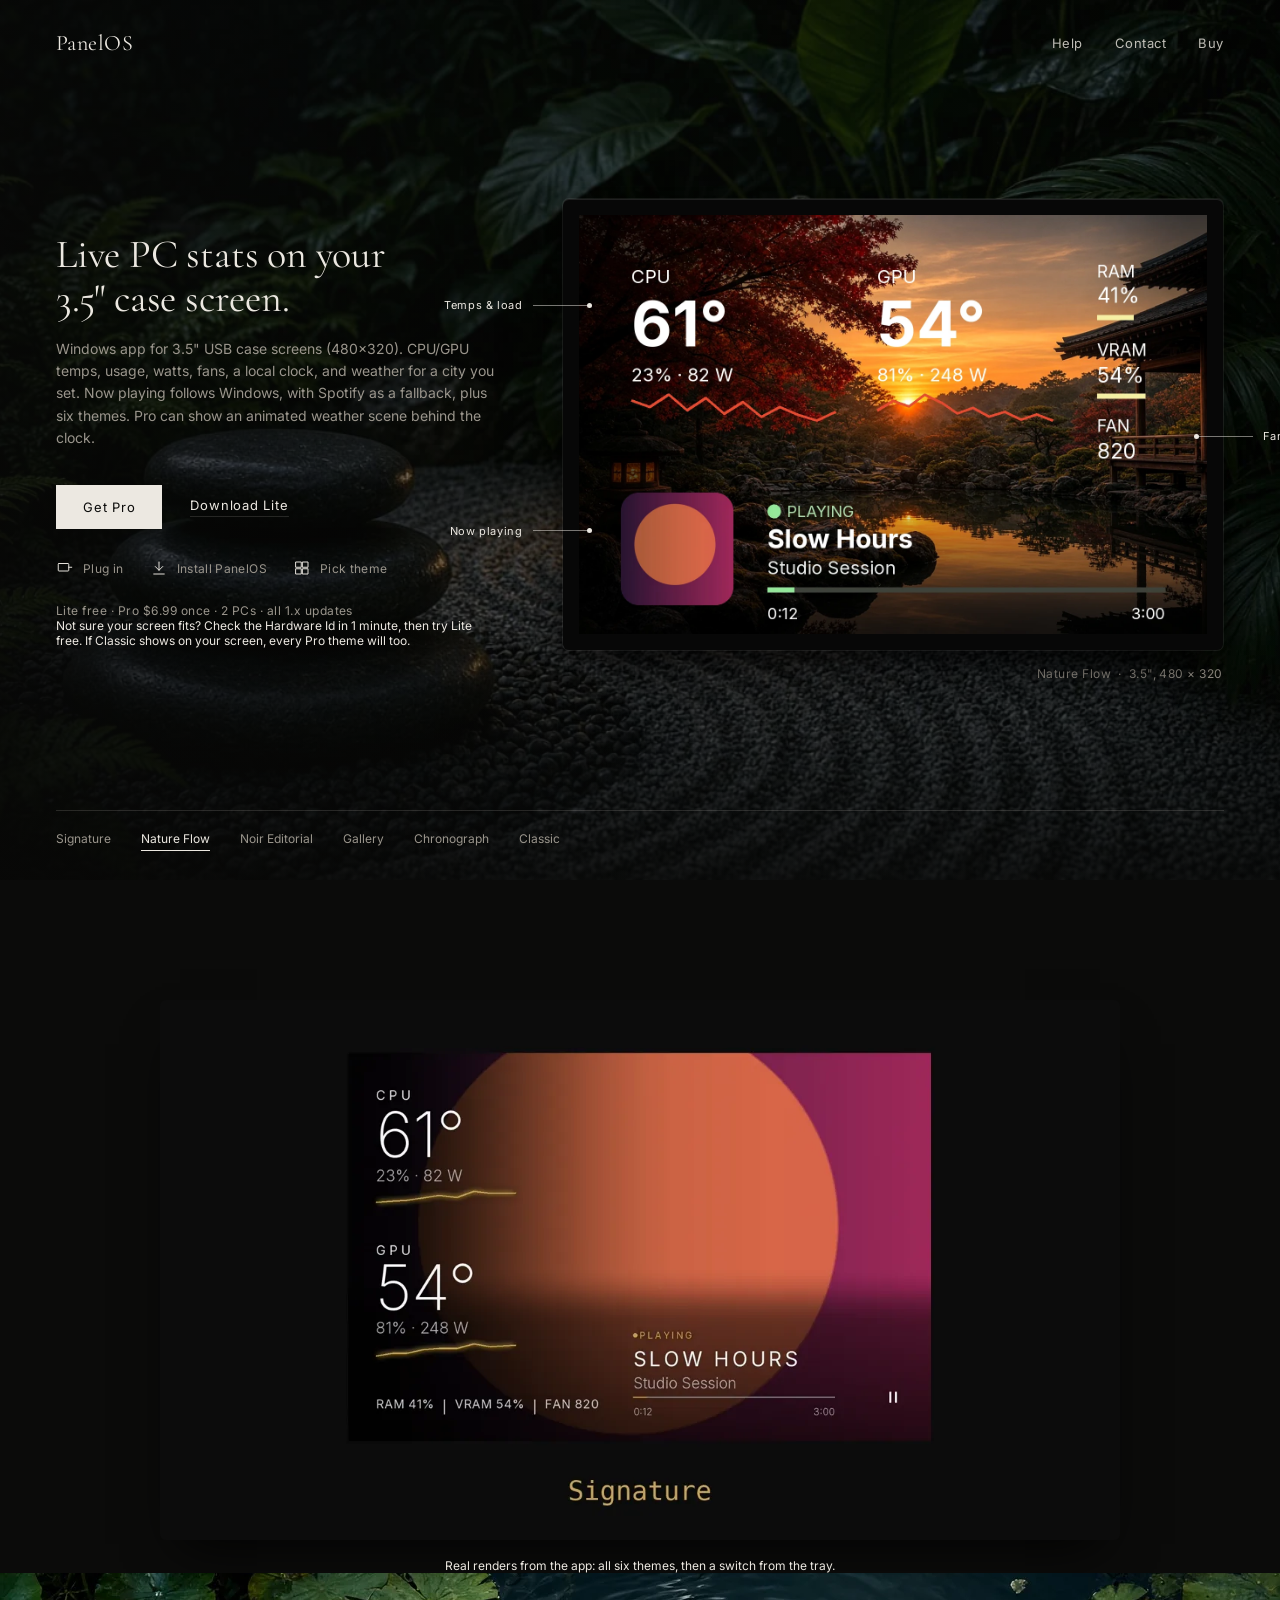
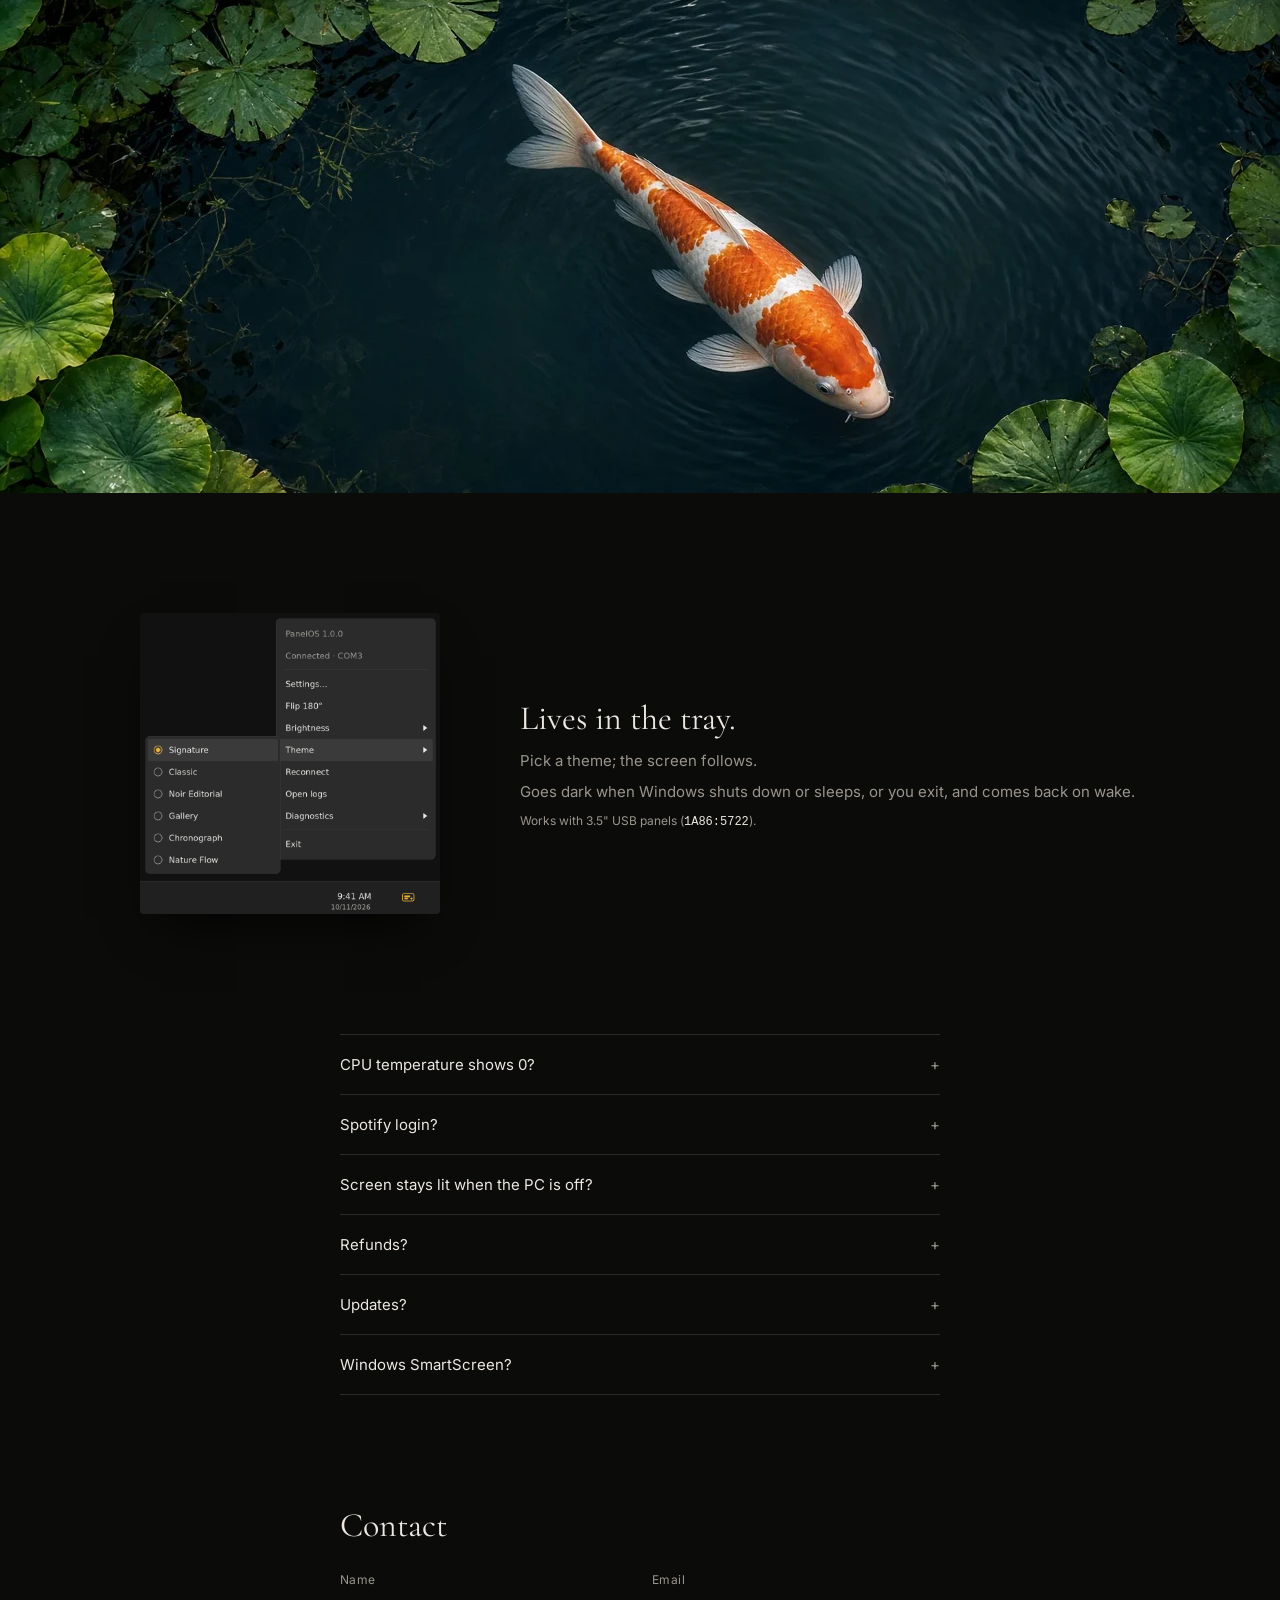
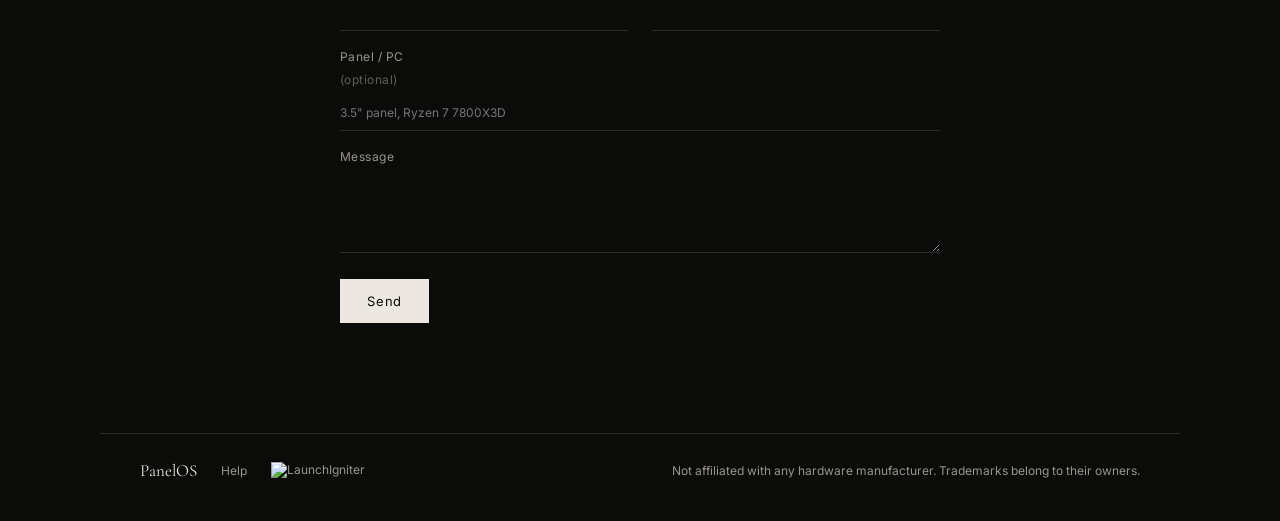
==== commit 203ab43d: "Add LaunchIgniter badge to footer for free launch." ====
--- a/index.html
+++ b/index.html
@@ -101,8 +101,9 @@
     </form>
   </section>
 </main>
-<footer class="foot wrap"><span>PanelOS</span><a href="help/">Help</a><p class="legal">Not affiliated with any hardware manufacturer. Trademarks belong to their owners.</p></footer>
+<footer class="foot wrap"><span>PanelOS</span><a href="help/">Help</a><a class="li-badge" href="https://launchigniter.com/product/panelos" rel="noopener" target="_blank"><img src="https://launchigniter.com/badge.svg" alt="LaunchIgniter" width="180" height="48" loading="lazy" decoding="async" /></a><p class="legal">Not affiliated with any hardware manufacturer. Trademarks belong to their owners.</p></footer>
 <script src="config.js?v=20261101"></script>
 <script src="main.js?v=20261019"></script>
 </body>
 </html>
+
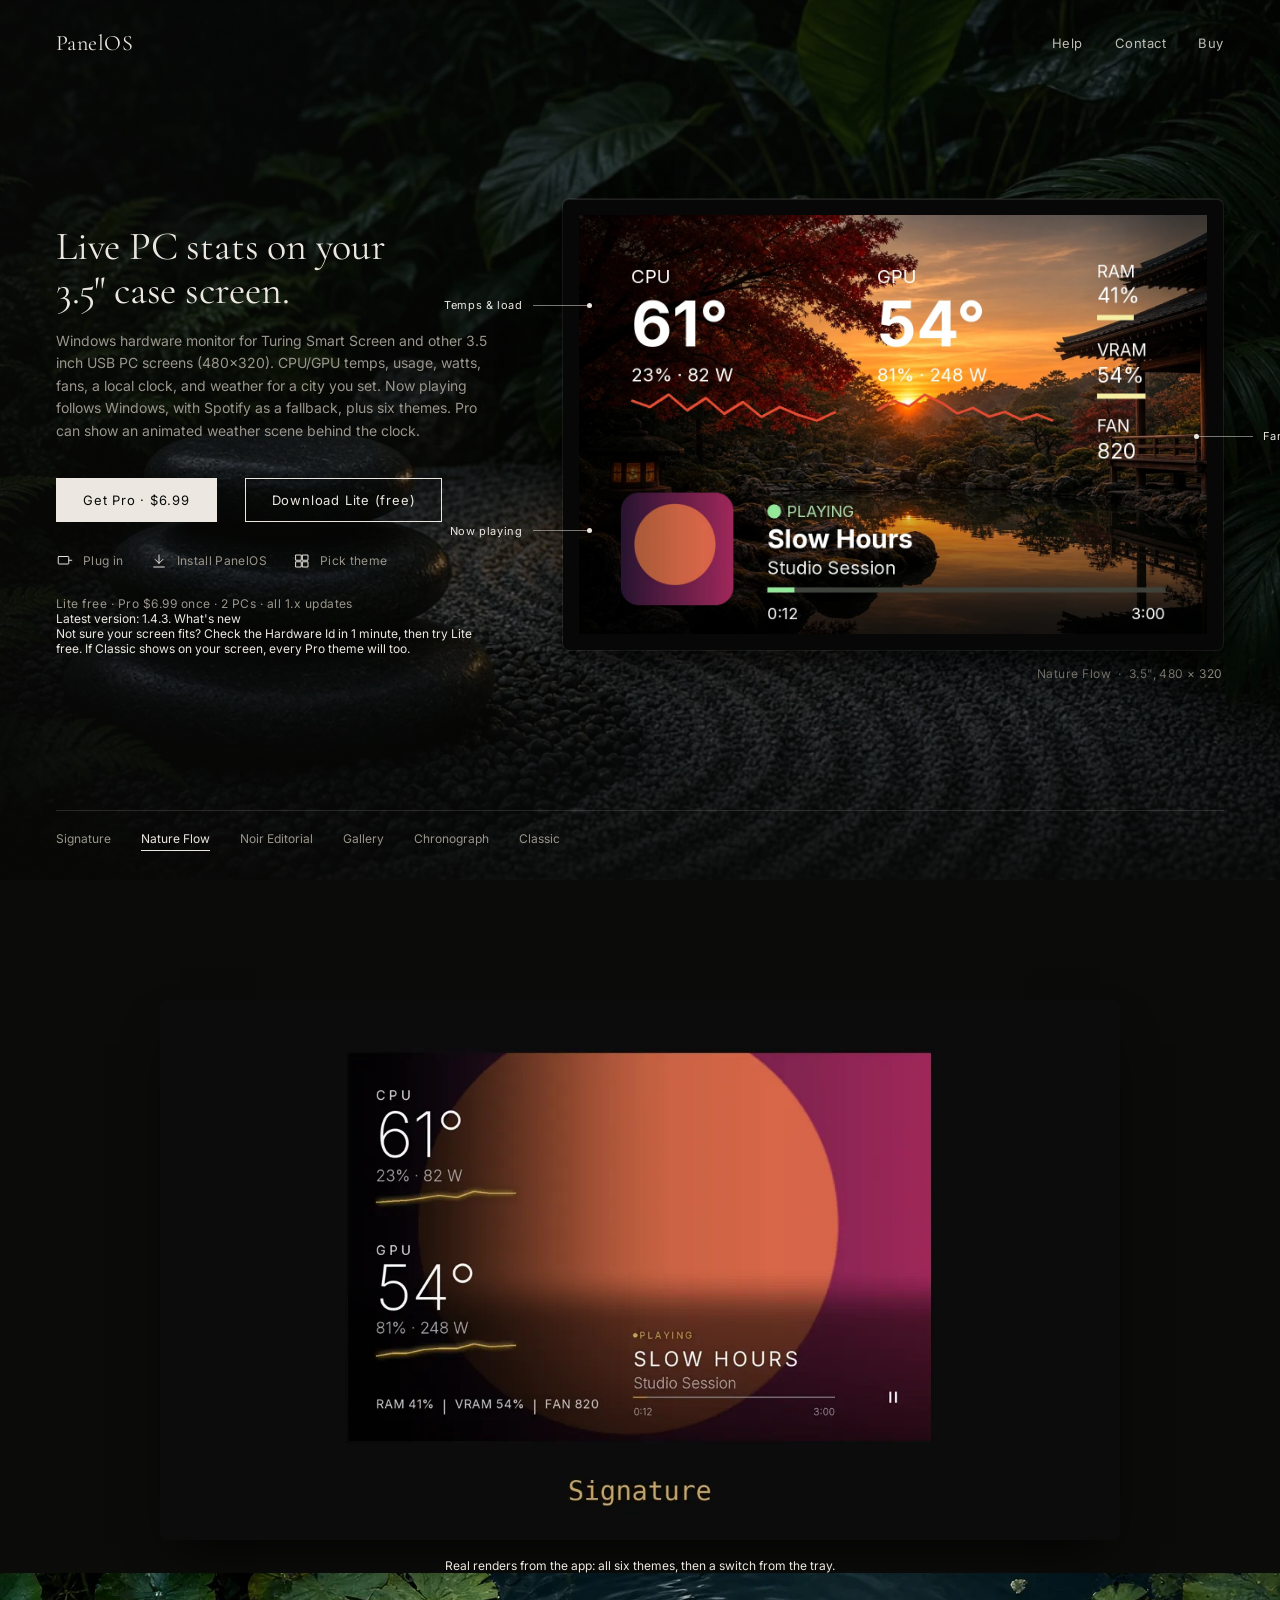
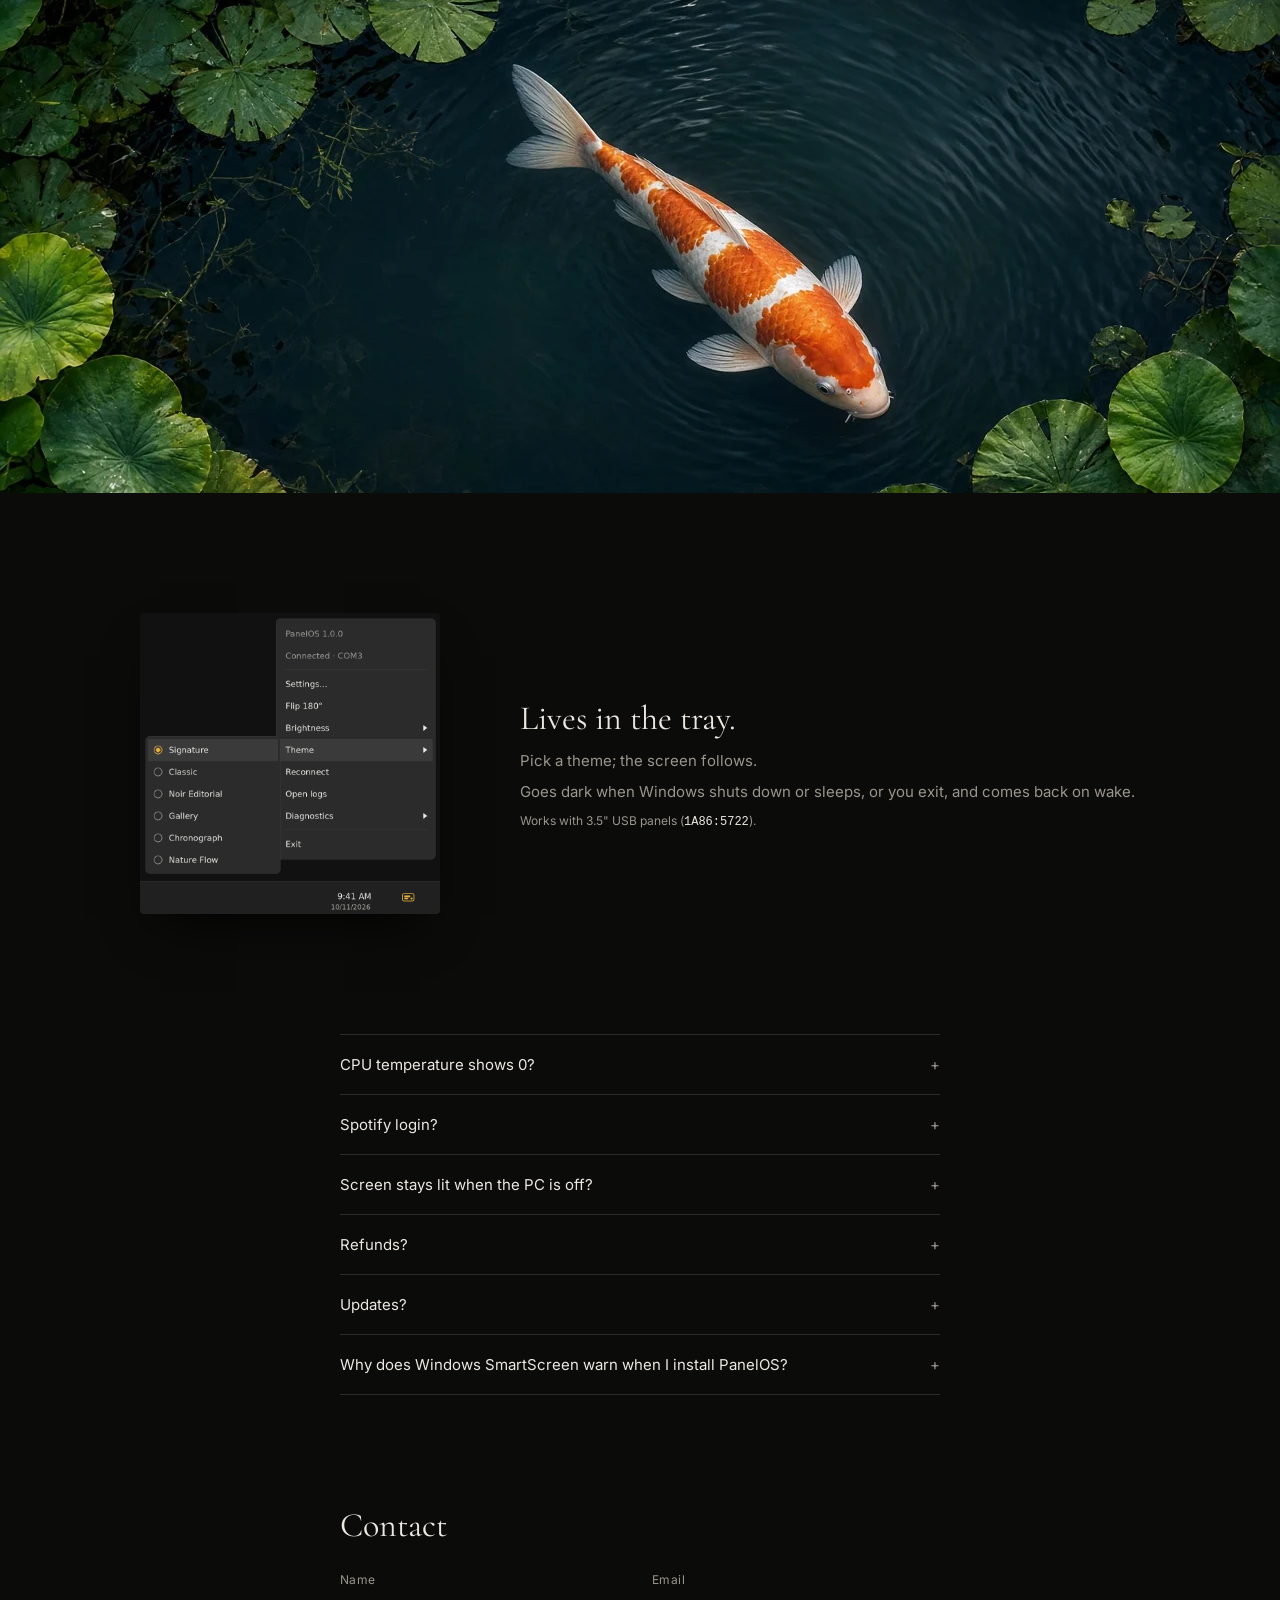
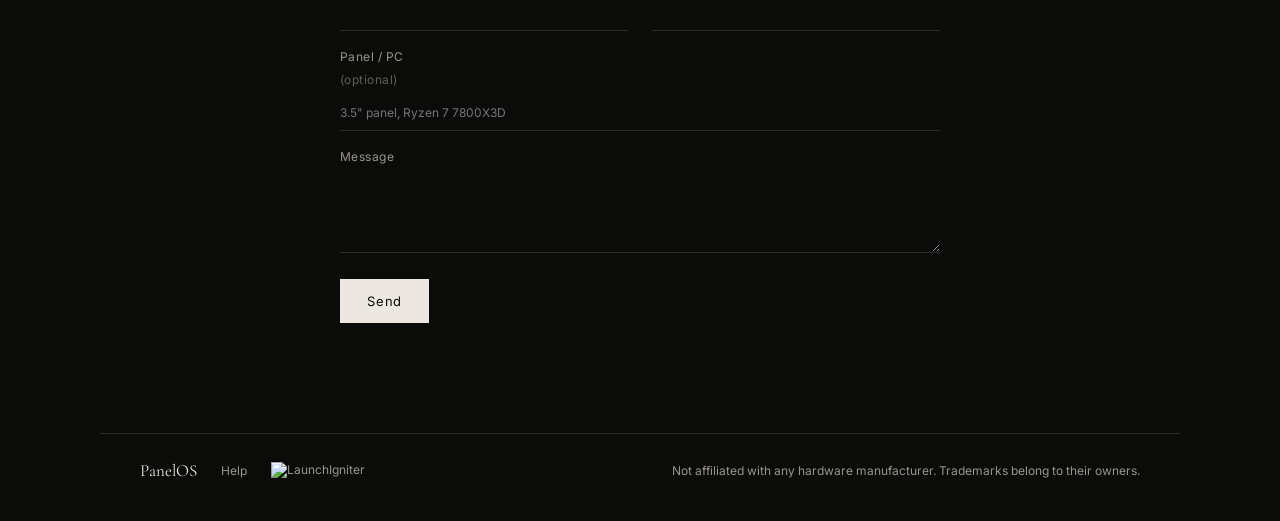
==== commit 1f260cd5: "Landing page: SmartScreen FAQ, 1.4.3 notes, and clearer download links." ====
--- a/index.html
+++ b/index.html
@@ -3,18 +3,19 @@
 <head>
   <meta charset="utf-8" />
   <meta name="viewport" content="width=device-width, initial-scale=1" />
-  <title>PanelOS: a better face for that little USB screen</title>
-  <meta name="description" content="Software for 3.5-inch USB PC screens: temperatures, watts, a local clock, weather for a city you set, and now playing from Windows, in six themes." />
-  <meta property="og:title" content="PanelOS" />
-  <meta property="og:description" content="Software for 3.5-inch USB PC screens: temperatures, watts, a local clock, weather for a city you set, and now playing from Windows, in six themes." />
+  <title>PanelOS: Windows hardware monitor for Turing Smart Screen and 3.5 inch USB PC screens</title>
+  <meta name="description" content="Windows hardware monitor for Turing Smart Screen and other 3.5 inch USB PC screens. Live temps, load, watts and fans, plus Spotify now playing, in six themes." />
+  <meta property="og:title" content="PanelOS: Windows hardware monitor for Turing Smart Screen and 3.5 inch USB PC screens" />
+  <meta property="og:description" content="Windows hardware monitor for Turing Smart Screen and other 3.5 inch USB PC screens. Live temps, load, watts and fans, plus Spotify now playing, in six themes." />
   <meta property="og:type" content="website" />
   <meta property="og:image" content="https://emirmrkaljevic.github.io/panelos-site/assets/theme_signature_landscape_3x.png" />
   <meta property="og:url" content="https://emirmrkaljevic.github.io/panelos-site/" />
   <meta name="twitter:card" content="summary_large_image" />
-  <meta name="twitter:title" content="PanelOS: software for 3.5-inch USB PC screens" />
+  <meta name="twitter:title" content="PanelOS: Windows hardware monitor for Turing Smart Screen and 3.5 inch USB PC screens" />
+  <meta name="twitter:description" content="Windows hardware monitor for Turing Smart Screen and other 3.5 inch USB PC screens. Live temps, load, watts and fans, plus Spotify now playing, in six themes." />
   <meta name="twitter:image" content="https://emirmrkaljevic.github.io/panelos-site/assets/theme_signature_landscape_3x.png" />
   <script type="application/ld+json">
-  {"@context":"https://schema.org","@type":"SoftwareApplication","name":"PanelOS","operatingSystem":"Windows 10, Windows 11","applicationCategory":"UtilitiesApplication","softwareVersion":"1.3.4","downloadUrl":"https://github.com/emirmrkaljevic/panelos-site/releases/latest/download/PanelOS-Setup.exe","releaseNotes":"https://emirmrkaljevic.github.io/panelos-site/help/whats-new.html","description":"Software for 3.5-inch USB PC sensor screens: CPU/GPU temperatures, watts, fans, a local clock, weather for a city you set, and now playing from Windows, in six themes.","url":"https://emirmrkaljevic.github.io/panelos-site/","image":"https://emirmrkaljevic.github.io/panelos-site/assets/theme_signature_landscape_3x.png","offers":[{"@type":"Offer","name":"Lite","price":"0","priceCurrency":"USD"},{"@type":"Offer","name":"Pro","price":"6.99","priceCurrency":"USD"}]}
+  {"@context":"https://schema.org","@type":"SoftwareApplication","name":"PanelOS","operatingSystem":"Windows 10, Windows 11","applicationCategory":"UtilitiesApplication","softwareVersion":"1.4.3","downloadUrl":"https://github.com/emirmrkaljevic/panelos-site/releases/latest/download/PanelOS-Setup.exe","releaseNotes":"https://emirmrkaljevic.github.io/panelos-site/help/whats-new.html","description":"Windows hardware monitor for Turing Smart Screen and other 3.5 inch USB PC screens. Live temps, load, watts and fans, plus Spotify now playing, in six themes.","url":"https://emirmrkaljevic.github.io/panelos-site/","image":"https://emirmrkaljevic.github.io/panelos-site/assets/theme_signature_landscape_3x.png","offers":[{"@type":"Offer","name":"Lite","price":"0","priceCurrency":"USD"},{"@type":"Offer","name":"Pro","price":"6.99","priceCurrency":"USD"}]}
   </script>
   <link rel="canonical" href="https://emirmrkaljevic.github.io/panelos-site/" />
   <meta name="theme-color" content="#050505" />
@@ -32,10 +33,10 @@
     <div class="hero-bg" aria-hidden="true"></div>
     <div class="hero-copy">
       <h1>Live PC stats on your<br />3.5&quot; case screen.</h1>
-      <p class="sub">Windows app for 3.5&quot; USB case screens (480×320). CPU/GPU temps, usage, watts, fans, a local clock, and weather for a city you set. Now playing follows Windows, with Spotify as a fallback, plus six themes. Pro can show an animated weather scene behind the clock.</p>
+      <p class="sub">Windows hardware monitor for Turing Smart Screen and other 3.5 inch USB PC screens (480×320). CPU/GPU temps, usage, watts, fans, a local clock, and weather for a city you set. Now playing follows Windows, with Spotify as a fallback, plus six themes. Pro can show an animated weather scene behind the clock.</p>
       <p class="buttons">
-        <a class="btn btn-buy" data-site="buyUrl" href="https://emirmk.gumroad.com/l/vmhopx">Get Pro</a>
-        <a class="link" data-site="liteUrl" href="#">Download Lite</a>
+        <a class="btn btn-buy" data-site="buyUrl" href="https://emirmk.gumroad.com/l/vmhopx">Get Pro · $6.99</a>
+        <a class="btn" data-site="liteUrl" href="https://github.com/emirmrkaljevic/panelos-site/releases/latest/download/PanelOS-Setup.exe">Download Lite (free)</a>
       </p>
       <ol class="steps">
         <li><svg viewBox="0 0 24 24"><rect x="3" y="6" width="14" height="10" rx="1"/><path d="M17 11h4"/></svg>Plug in</li>
@@ -43,6 +44,7 @@
         <li><svg viewBox="0 0 24 24"><rect x="4" y="4" width="7" height="7"/><rect x="13" y="4" width="7" height="7"/><rect x="4" y="13" width="7" height="7"/><rect x="13" y="13" width="7" height="7"/></svg>Pick theme</li>
       </ol>
       <p class="price">Lite free · Pro <span data-site="price">$6.99</span> once · 2 PCs · all 1.x updates</p>
+      <p class="fine">Latest version: 1.4.3. <a href="help/whats-new.html">What's new</a></p>
       <p class="fine">Not sure your screen fits? <a href="help/compatible-screens.html">Check the Hardware Id in 1 minute</a>, then try Lite free. If Classic shows on your screen, every Pro theme will too.</p>
     </div>
     <figure class="panel">
@@ -76,7 +78,7 @@
     <details><summary>Screen stays lit when the PC is off?</summary><p>Many boards keep USB powered after shutdown. PanelOS turns the screen dark at shutdown, sleep and Exit, and back on when Windows wakes. Settings → Behavior → Turn screen off when PC shuts down or sleeps.</p></details>
     <details><summary>Refunds?</summary><p>Only if it doesn't work with your panel and we can't fix it within 7 days; use the form first.</p></details>
     <details><summary>Updates?</summary><p>Run the new installer over the old one; Pro gets every 1.x update.</p></details>
-    <details><summary>Windows SmartScreen?</summary><p>Unsigned installer for now. Choose More info → Run anyway if Windows warns; the file is the same one from this site.</p></details>
+    <details><summary>Why does Windows SmartScreen warn when I install PanelOS?</summary><p>The installer is not code-signed yet. Signing certificates are expensive for a solo developer. Each new release is submitted to Microsoft for review. The SHA-256 of every installer is published in the <a href="https://github.com/emirmrkaljevic/panelos-site/releases">release notes</a>, so you can verify the file. If Windows warns, choose More info, then Run anyway. More detail is on the <a href="help/smartscreen.html">SmartScreen help page</a>.</p></details>
   </section>
   <section id="contact" class="contact wrap">
     <h2>Contact</h2>
@@ -102,8 +104,8 @@
   </section>
 </main>
 <footer class="foot wrap"><span>PanelOS</span><a href="help/">Help</a><a class="li-badge" href="https://launchigniter.com/product/panelos" rel="noopener" target="_blank"><img src="https://launchigniter.com/badge.svg" alt="LaunchIgniter" width="180" height="48" loading="lazy" decoding="async" /></a><p class="legal">Not affiliated with any hardware manufacturer. Trademarks belong to their owners.</p></footer>
-<script src="config.js?v=20261101"></script>
-<script src="main.js?v=20261019"></script>
+<script src="config.js?v=20261110"></script>
+<script src="main.js?v=20261110"></script>
 </body>
 </html>
 
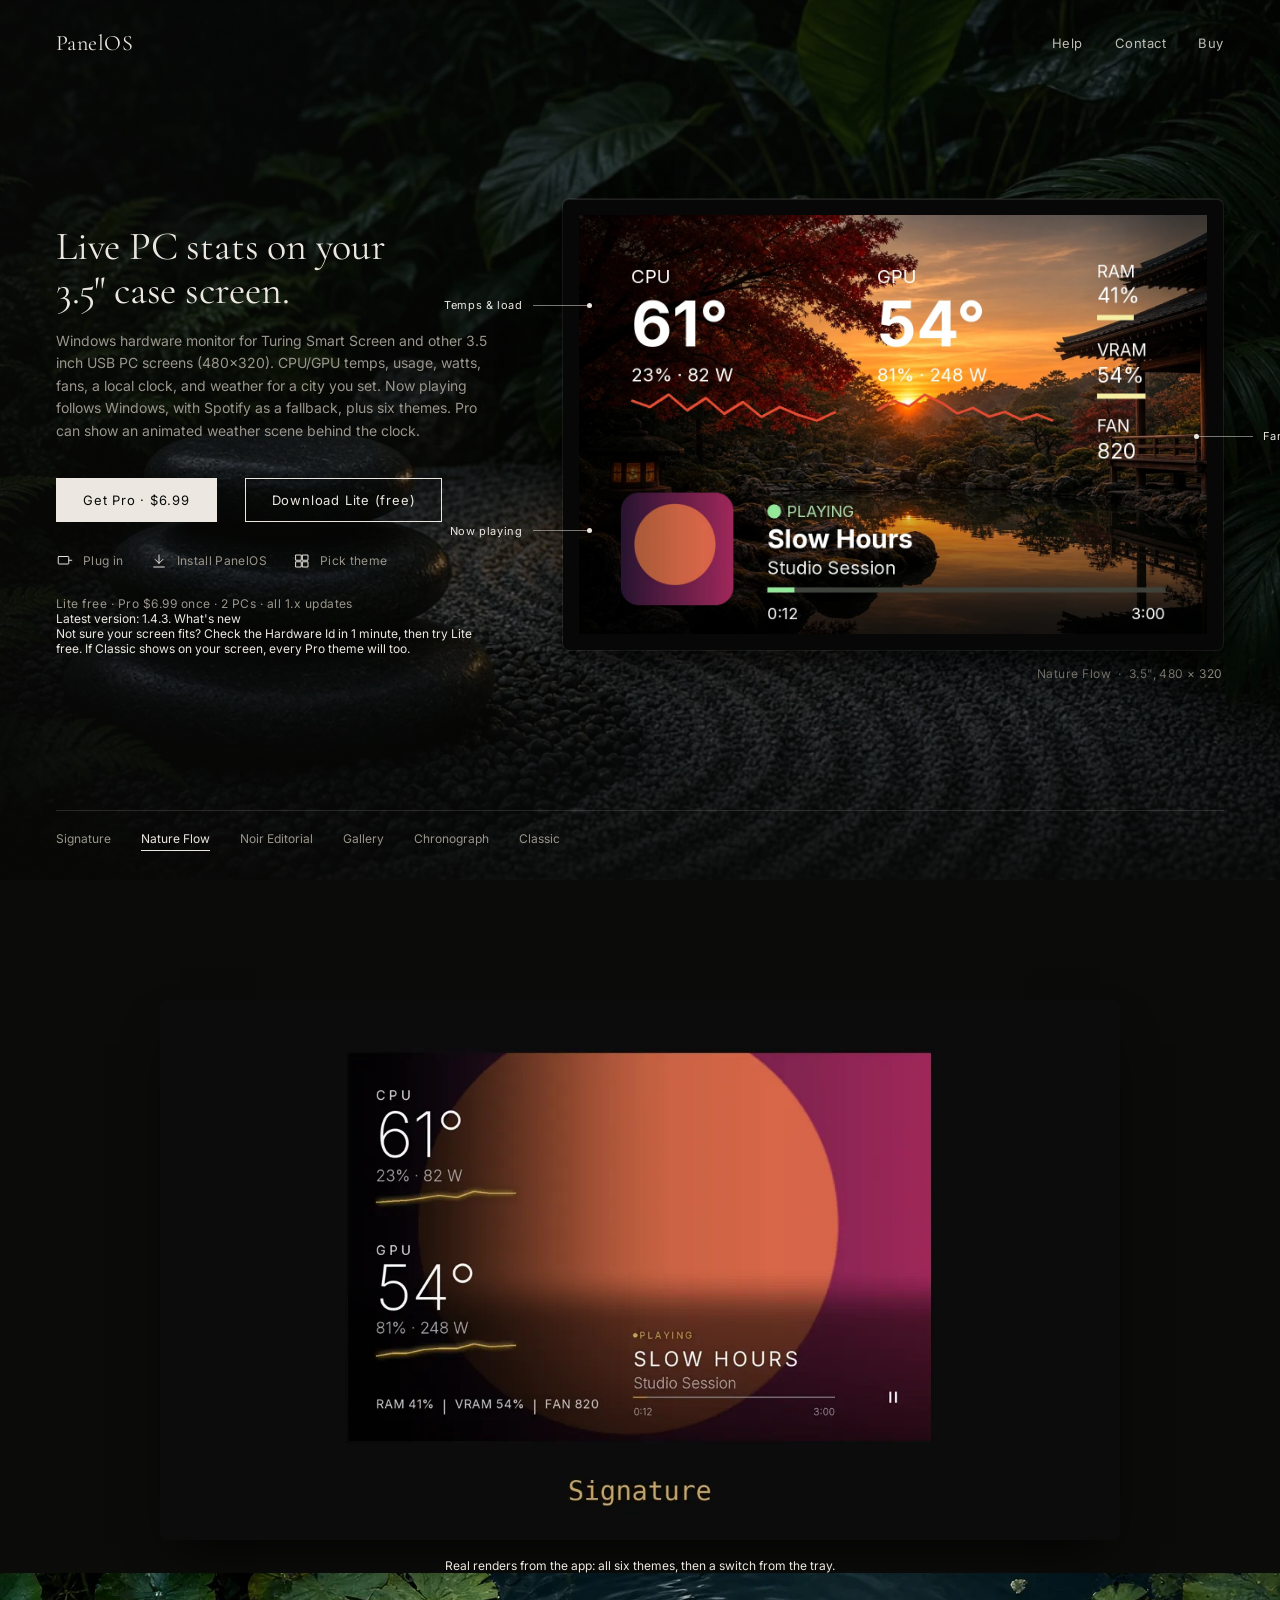
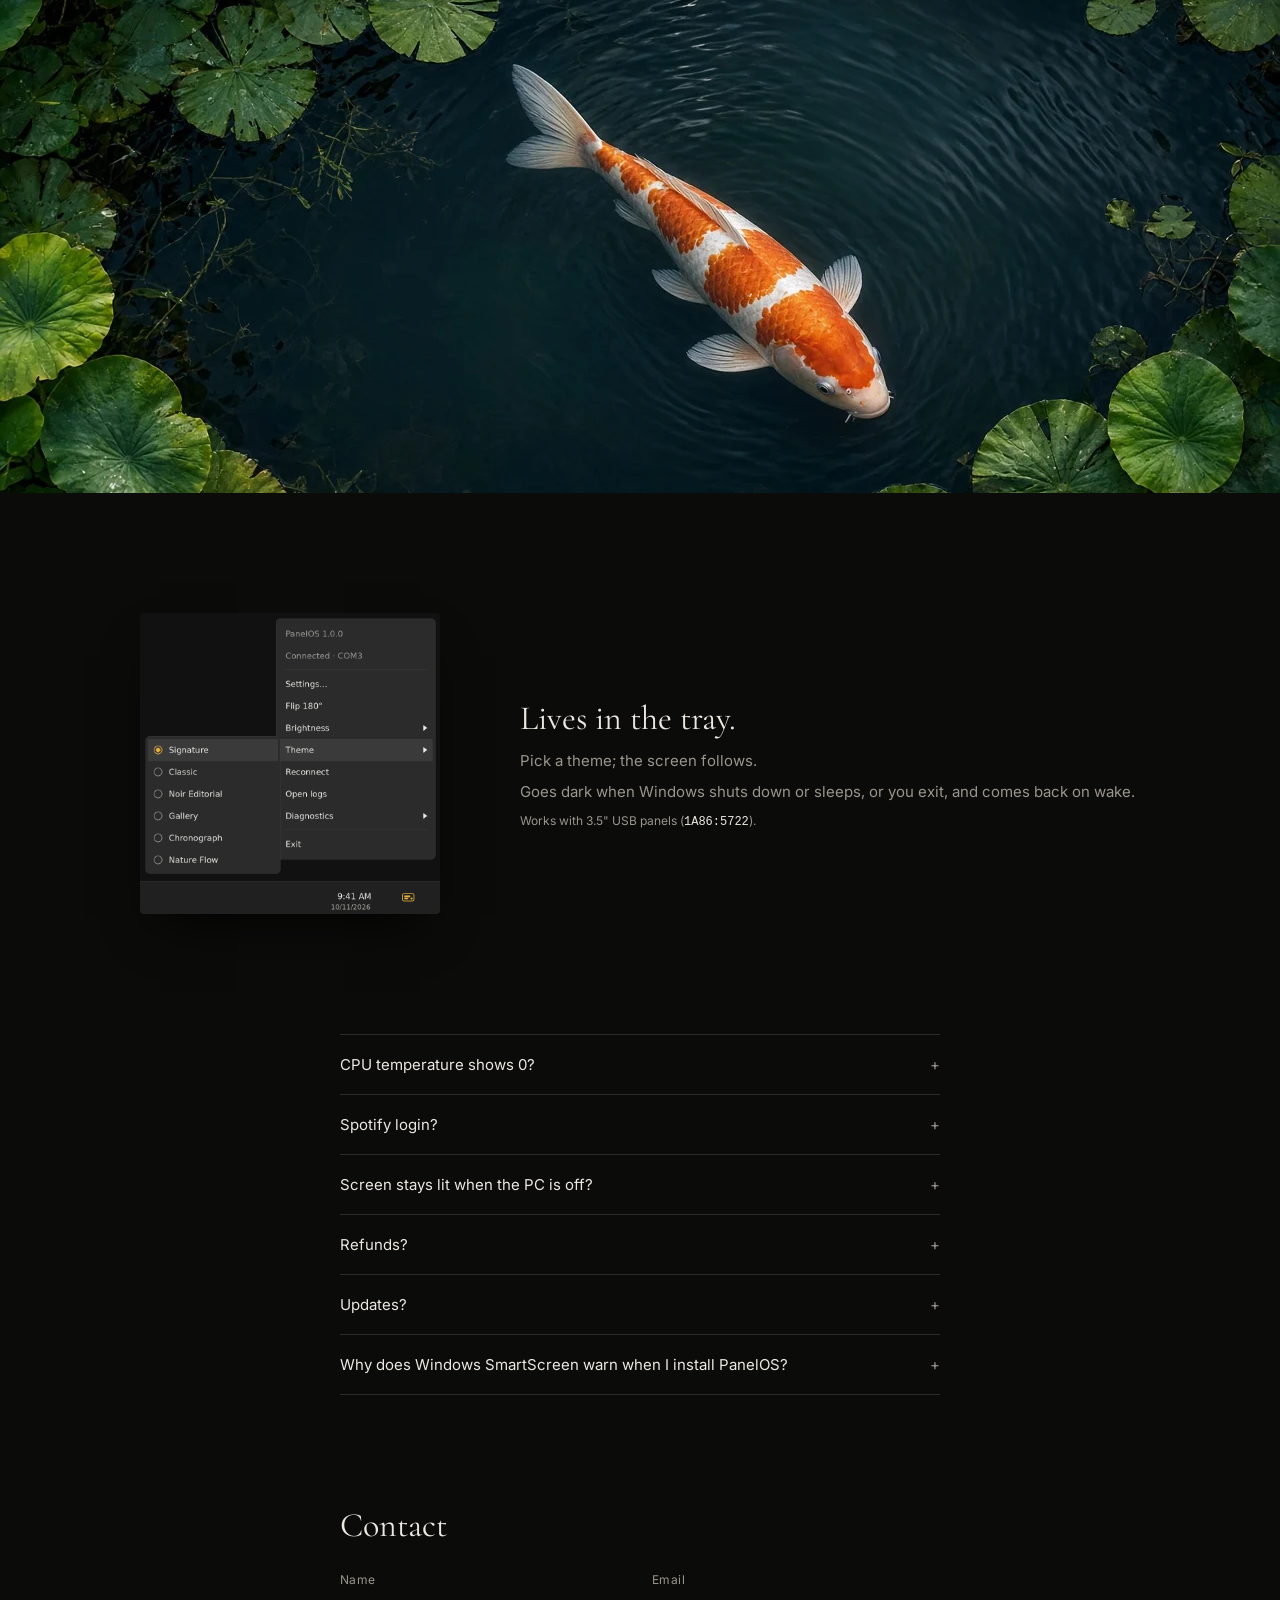
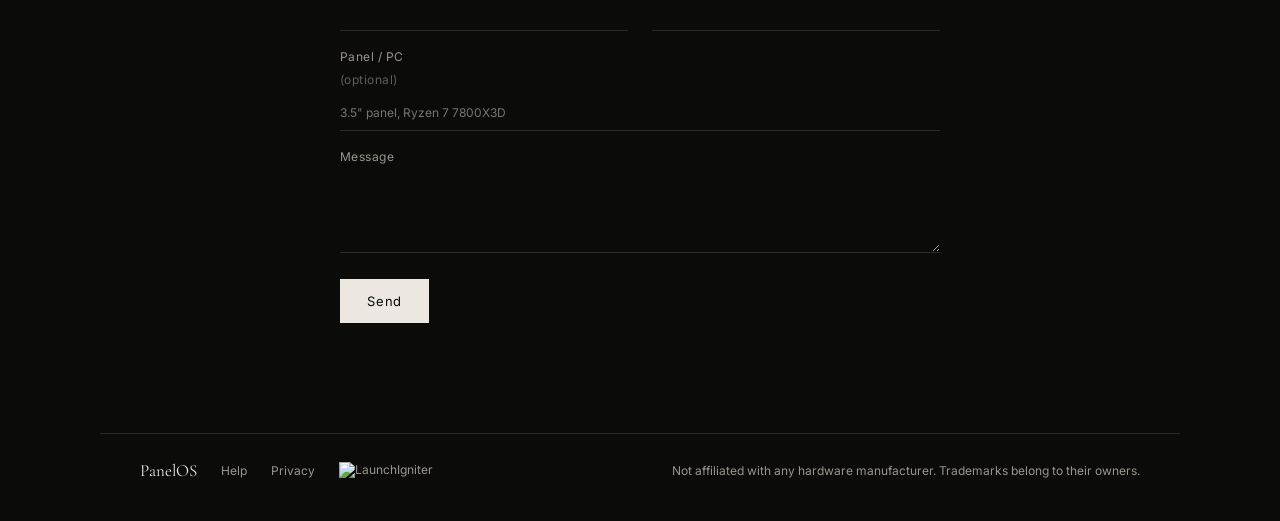
==== commit 1c5a6ef5: "Add a privacy page and link it from the footer and Help." ====
--- a/index.html
+++ b/index.html
@@ -103,7 +103,7 @@
     </form>
   </section>
 </main>
-<footer class="foot wrap"><span>PanelOS</span><a href="help/">Help</a><a class="li-badge" href="https://launchigniter.com/product/panelos" rel="noopener" target="_blank"><img src="https://launchigniter.com/badge.svg" alt="LaunchIgniter" width="180" height="48" loading="lazy" decoding="async" /></a><p class="legal">Not affiliated with any hardware manufacturer. Trademarks belong to their owners.</p></footer>
+<footer class="foot wrap"><span>PanelOS</span><a href="help/">Help</a><a href="help/privacy.html">Privacy</a><a class="li-badge" href="https://launchigniter.com/product/panelos" rel="noopener" target="_blank"><img src="https://launchigniter.com/badge.svg" alt="LaunchIgniter" width="180" height="48" loading="lazy" decoding="async" /></a><p class="legal">Not affiliated with any hardware manufacturer. Trademarks belong to their owners.</p></footer>
 <script src="config.js?v=20261110"></script>
 <script src="main.js?v=20261110"></script>
 </body>
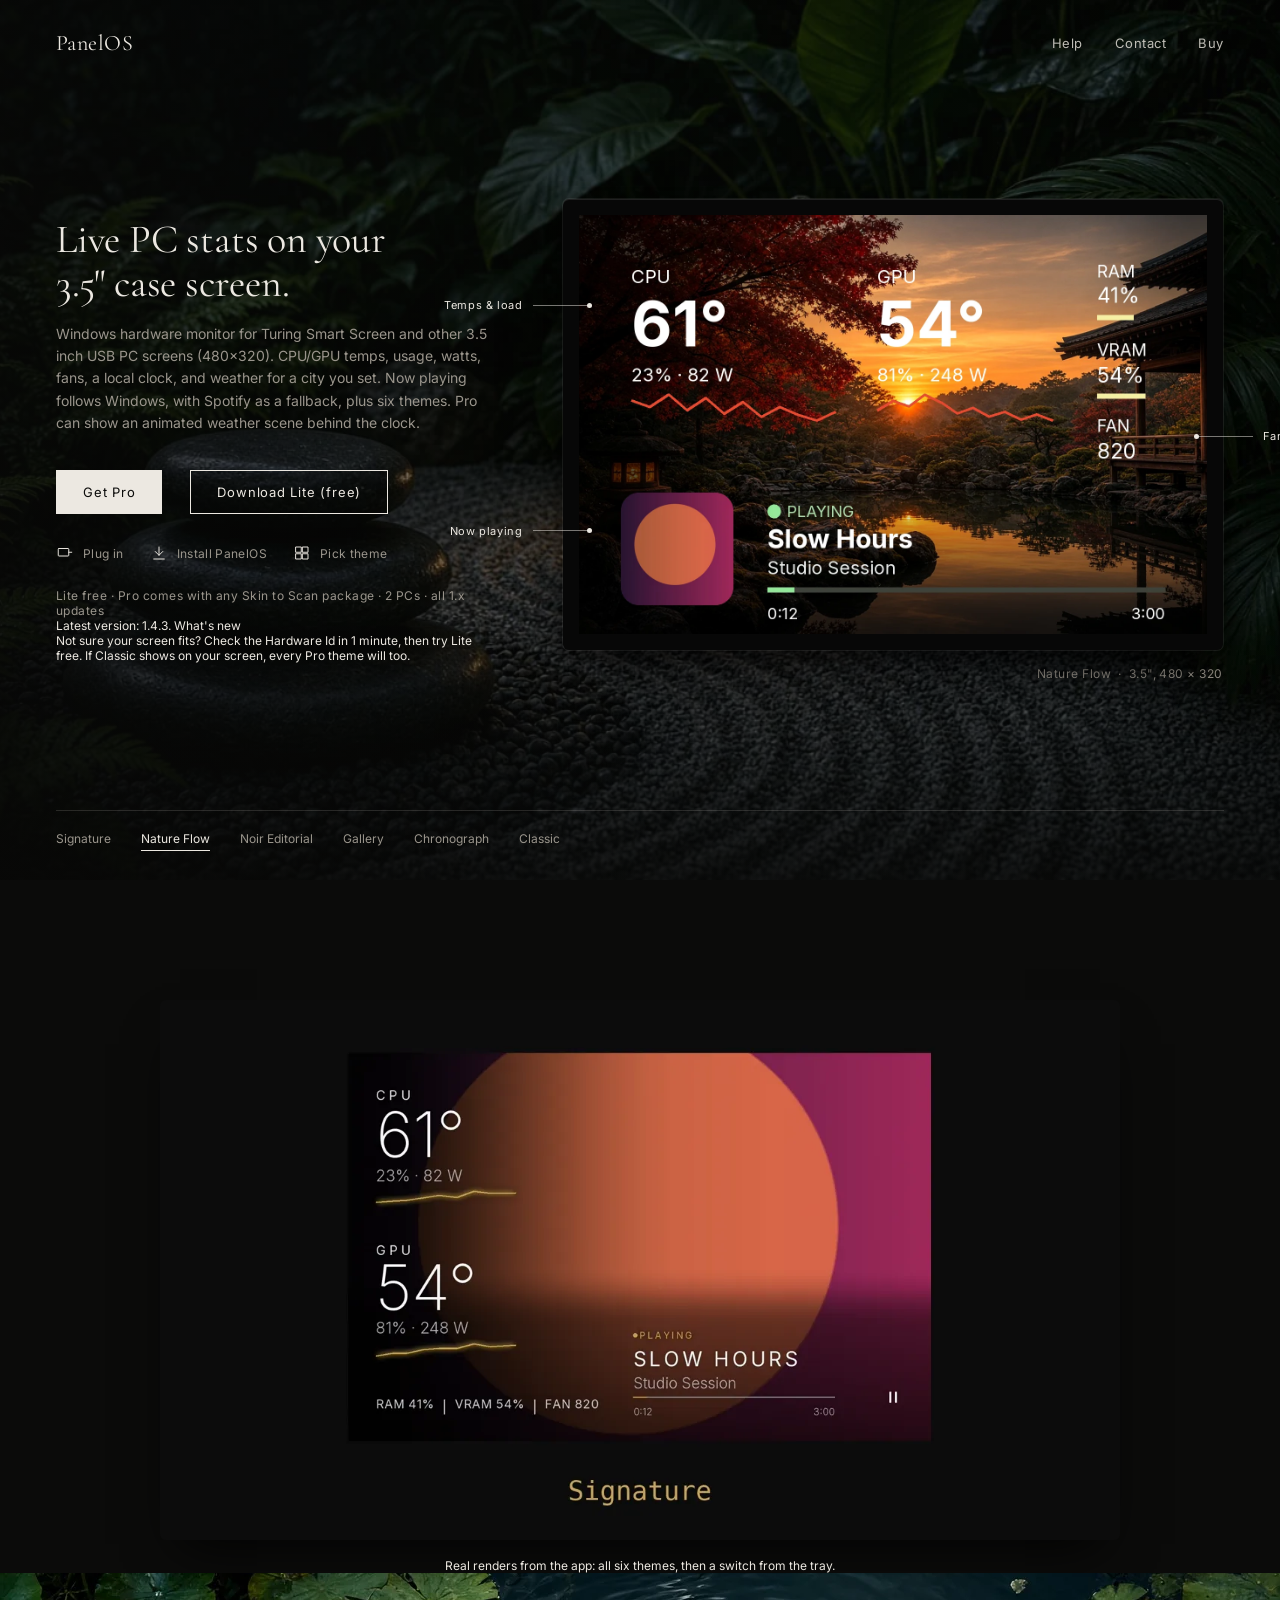
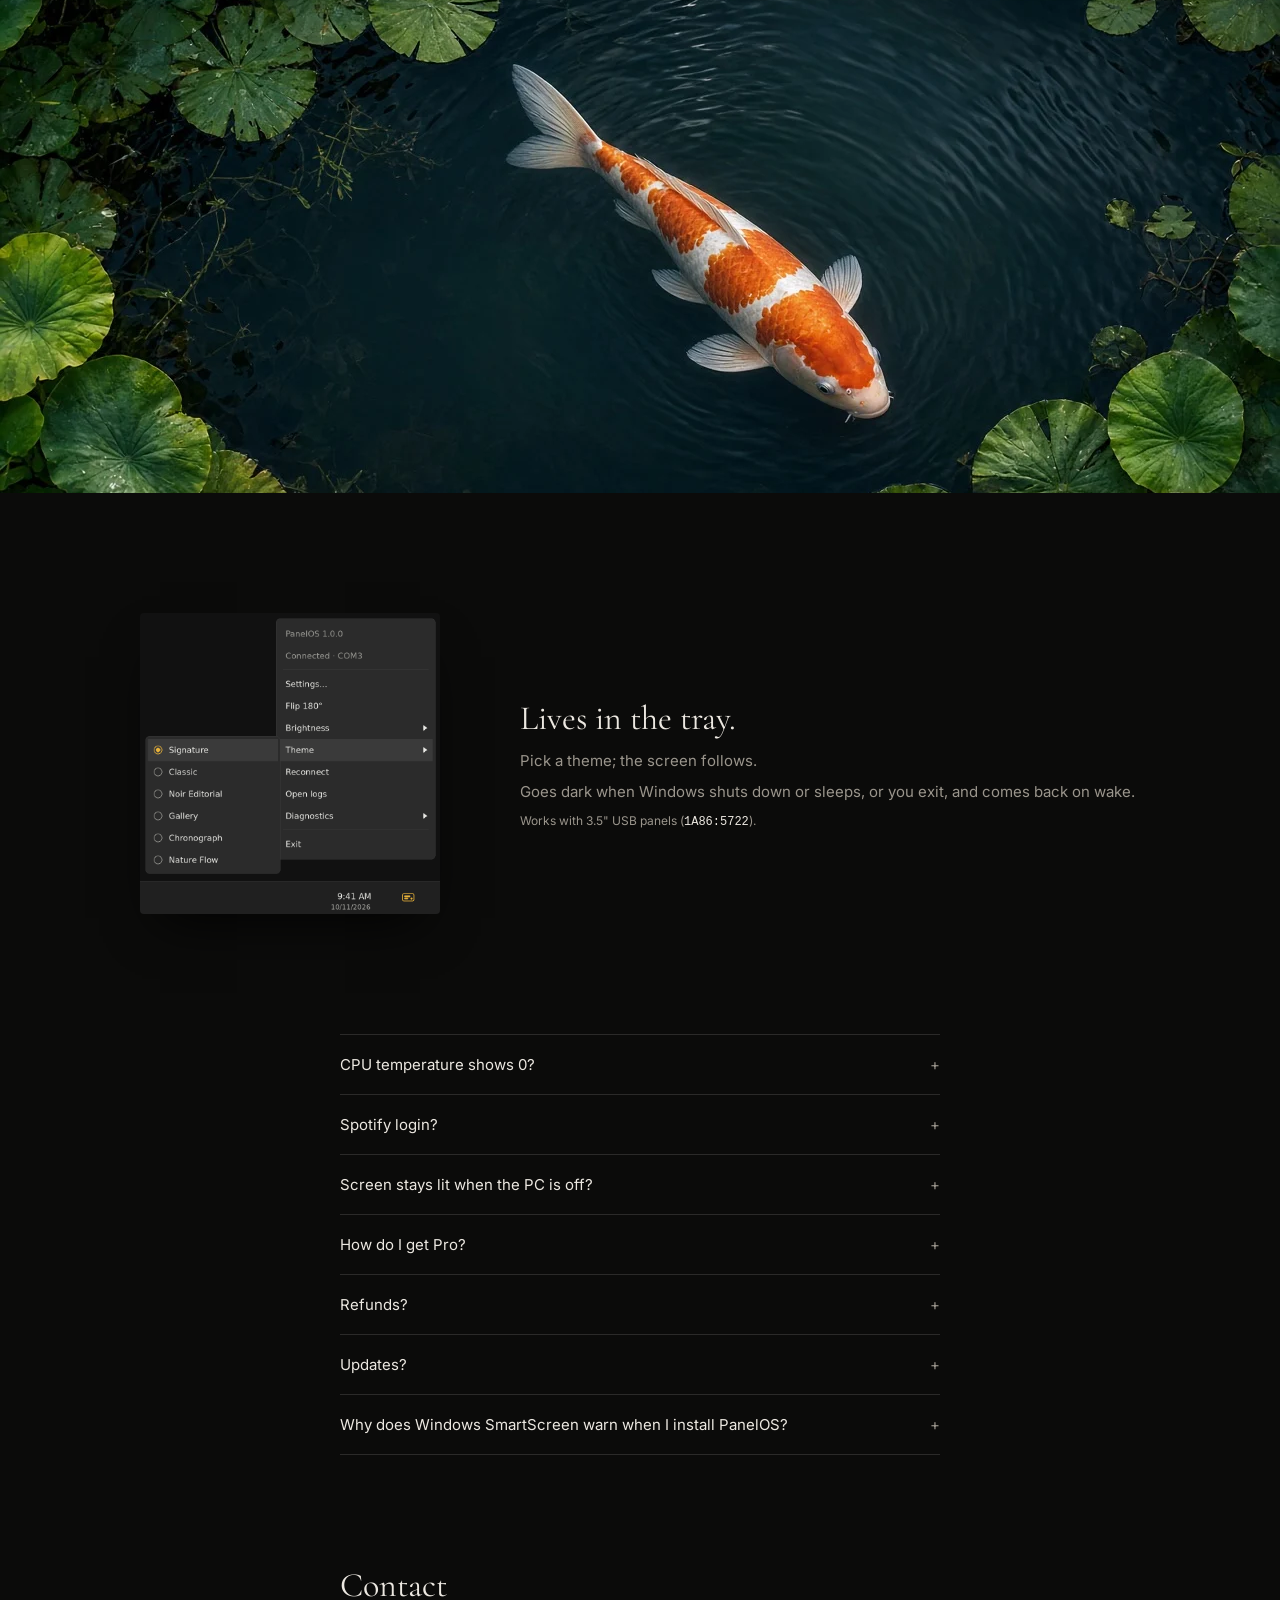
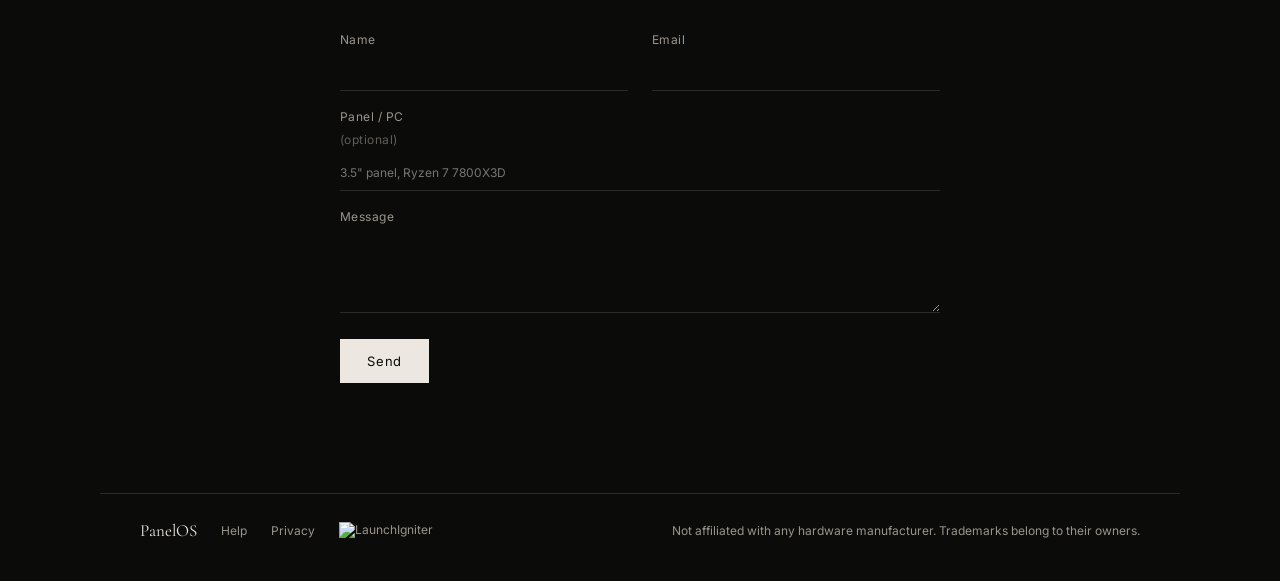
==== commit 3282e9c0: "Point Pro checkout to a Skin to Scan package page." ====
--- a/index.html
+++ b/index.html
@@ -15,7 +15,7 @@
   <meta name="twitter:description" content="Windows hardware monitor for Turing Smart Screen and other 3.5 inch USB PC screens. Live temps, load, watts and fans, plus Spotify now playing, in six themes." />
   <meta name="twitter:image" content="https://emirmrkaljevic.github.io/panelos-site/assets/theme_signature_landscape_3x.png" />
   <script type="application/ld+json">
-  {"@context":"https://schema.org","@type":"SoftwareApplication","name":"PanelOS","operatingSystem":"Windows 10, Windows 11","applicationCategory":"UtilitiesApplication","softwareVersion":"1.4.3","downloadUrl":"https://github.com/emirmrkaljevic/panelos-site/releases/latest/download/PanelOS-Setup.exe","releaseNotes":"https://emirmrkaljevic.github.io/panelos-site/help/whats-new.html","description":"Windows hardware monitor for Turing Smart Screen and other 3.5 inch USB PC screens. Live temps, load, watts and fans, plus Spotify now playing, in six themes.","url":"https://emirmrkaljevic.github.io/panelos-site/","image":"https://emirmrkaljevic.github.io/panelos-site/assets/theme_signature_landscape_3x.png","offers":[{"@type":"Offer","name":"Lite","price":"0","priceCurrency":"USD"},{"@type":"Offer","name":"Pro","price":"6.99","priceCurrency":"USD"}]}
+  {"@context":"https://schema.org","@type":"SoftwareApplication","name":"PanelOS","operatingSystem":"Windows 10, Windows 11","applicationCategory":"UtilitiesApplication","softwareVersion":"1.4.3","downloadUrl":"https://github.com/emirmrkaljevic/panelos-site/releases/latest/download/PanelOS-Setup.exe","releaseNotes":"https://emirmrkaljevic.github.io/panelos-site/help/whats-new.html","description":"Windows hardware monitor for Turing Smart Screen and other 3.5 inch USB PC screens. Live temps, load, watts and fans, plus Spotify now playing, in six themes.","url":"https://emirmrkaljevic.github.io/panelos-site/","image":"https://emirmrkaljevic.github.io/panelos-site/assets/theme_signature_landscape_3x.png","offers":[{"@type":"Offer","name":"Lite","price":"0","priceCurrency":"USD"},{"@type":"Offer","name":"PanelOS Pro, included with any Skin to Scan package","url":"https://emirmrkaljevic.github.io/panelos-site/get-pro.html"}]}
   </script>
   <link rel="canonical" href="https://emirmrkaljevic.github.io/panelos-site/" />
   <meta name="theme-color" content="#050505" />
@@ -26,7 +26,7 @@
 <body>
 <header class="top">
   <a class="name" href="#" data-site="name">PanelOS</a>
-  <nav><a href="help/">Help</a><a href="#contact">Contact</a><a data-site="buyUrl" href="https://emirmk.gumroad.com/l/vmhopx">Buy</a></nav>
+  <nav><a href="help/">Help</a><a href="#contact">Contact</a><a data-site="buyUrl" href="get-pro.html">Buy</a></nav>
 </header>
 <main>
   <section class="hero" id="buy">
@@ -35,7 +35,7 @@
       <h1>Live PC stats on your<br />3.5&quot; case screen.</h1>
       <p class="sub">Windows hardware monitor for Turing Smart Screen and other 3.5 inch USB PC screens (480×320). CPU/GPU temps, usage, watts, fans, a local clock, and weather for a city you set. Now playing follows Windows, with Spotify as a fallback, plus six themes. Pro can show an animated weather scene behind the clock.</p>
       <p class="buttons">
-        <a class="btn btn-buy" data-site="buyUrl" href="https://emirmk.gumroad.com/l/vmhopx">Get Pro · $6.99</a>
+        <a class="btn btn-buy" data-site="buyUrl" href="get-pro.html">Get Pro</a>
         <a class="btn" data-site="liteUrl" href="https://github.com/emirmrkaljevic/panelos-site/releases/latest/download/PanelOS-Setup.exe">Download Lite (free)</a>
       </p>
       <ol class="steps">
@@ -43,7 +43,7 @@
         <li><svg viewBox="0 0 24 24"><path d="M12 4v11M7 10l5 5 5-5M5 20h14"/></svg>Install PanelOS</li>
         <li><svg viewBox="0 0 24 24"><rect x="4" y="4" width="7" height="7"/><rect x="13" y="4" width="7" height="7"/><rect x="4" y="13" width="7" height="7"/><rect x="13" y="13" width="7" height="7"/></svg>Pick theme</li>
       </ol>
-      <p class="price">Lite free · Pro <span data-site="price">$6.99</span> once · 2 PCs · all 1.x updates</p>
+      <p class="price">Lite free · Pro comes with any Skin to Scan package · 2 PCs · all 1.x updates</p>
       <p class="fine">Latest version: 1.4.3. <a href="help/whats-new.html">What's new</a></p>
       <p class="fine">Not sure your screen fits? <a href="help/compatible-screens.html">Check the Hardware Id in 1 minute</a>, then try Lite free. If Classic shows on your screen, every Pro theme will too.</p>
     </div>
@@ -76,7 +76,8 @@
     <details><summary>CPU temperature shows 0?</summary><p>It needs admin rights (set once by the installer), and some PCs also need a sensor driver.</p></details>
     <details><summary>Spotify login?</summary><p>None. PanelOS reads the current song from Windows. Auto uses that session, then Spotify. Settings can also stay on Spotify only.</p></details>
     <details><summary>Screen stays lit when the PC is off?</summary><p>Many boards keep USB powered after shutdown. PanelOS turns the screen dark at shutdown, sleep and Exit, and back on when Windows wakes. Settings → Behavior → Turn screen off when PC shuts down or sleeps.</p></details>
-    <details><summary>Refunds?</summary><p>Only if it doesn't work with your panel and we can't fix it within 7 days; use the form first.</p></details>
+    <details><summary>How do I get Pro?</summary><p>PanelOS Pro comes with any Skin to Scan package. You pay for that package on skintoscan.com, create an account there, and I email the Pro licence key and download link within 24 hours. Packages and prices are on the <a href="get-pro.html">Get Pro</a> page. Please read that page before you pay, so it is clear you are buying a Skin to Scan package and PanelOS Pro is included.</p></details>
+    <details><summary>Refunds?</summary><p>If PanelOS doesn't work with your panel and I can't fix it within 7 days, use the form first.</p></details>
     <details><summary>Updates?</summary><p>Run the new installer over the old one; Pro gets every 1.x update.</p></details>
     <details><summary>Why does Windows SmartScreen warn when I install PanelOS?</summary><p>The installer is not code-signed yet. Signing certificates are expensive for a solo developer. Each new release is submitted to Microsoft for review. The SHA-256 of every installer is published in the <a href="https://github.com/emirmrkaljevic/panelos-site/releases">release notes</a>, so you can verify the file. If Windows warns, choose More info, then Run anyway. More detail is on the <a href="help/smartscreen.html">SmartScreen help page</a>.</p></details>
   </section>
@@ -104,8 +105,8 @@
   </section>
 </main>
 <footer class="foot wrap"><span>PanelOS</span><a href="help/">Help</a><a href="help/privacy.html">Privacy</a><a class="li-badge" href="https://launchigniter.com/product/panelos" rel="noopener" target="_blank"><img src="https://launchigniter.com/badge.svg" alt="LaunchIgniter" width="180" height="48" loading="lazy" decoding="async" /></a><p class="legal">Not affiliated with any hardware manufacturer. Trademarks belong to their owners.</p></footer>
-<script src="config.js?v=20261110"></script>
-<script src="main.js?v=20261110"></script>
+<script src="config.js?v=20261120"></script>
+<script src="main.js?v=20261120"></script>
 </body>
 </html>
 
